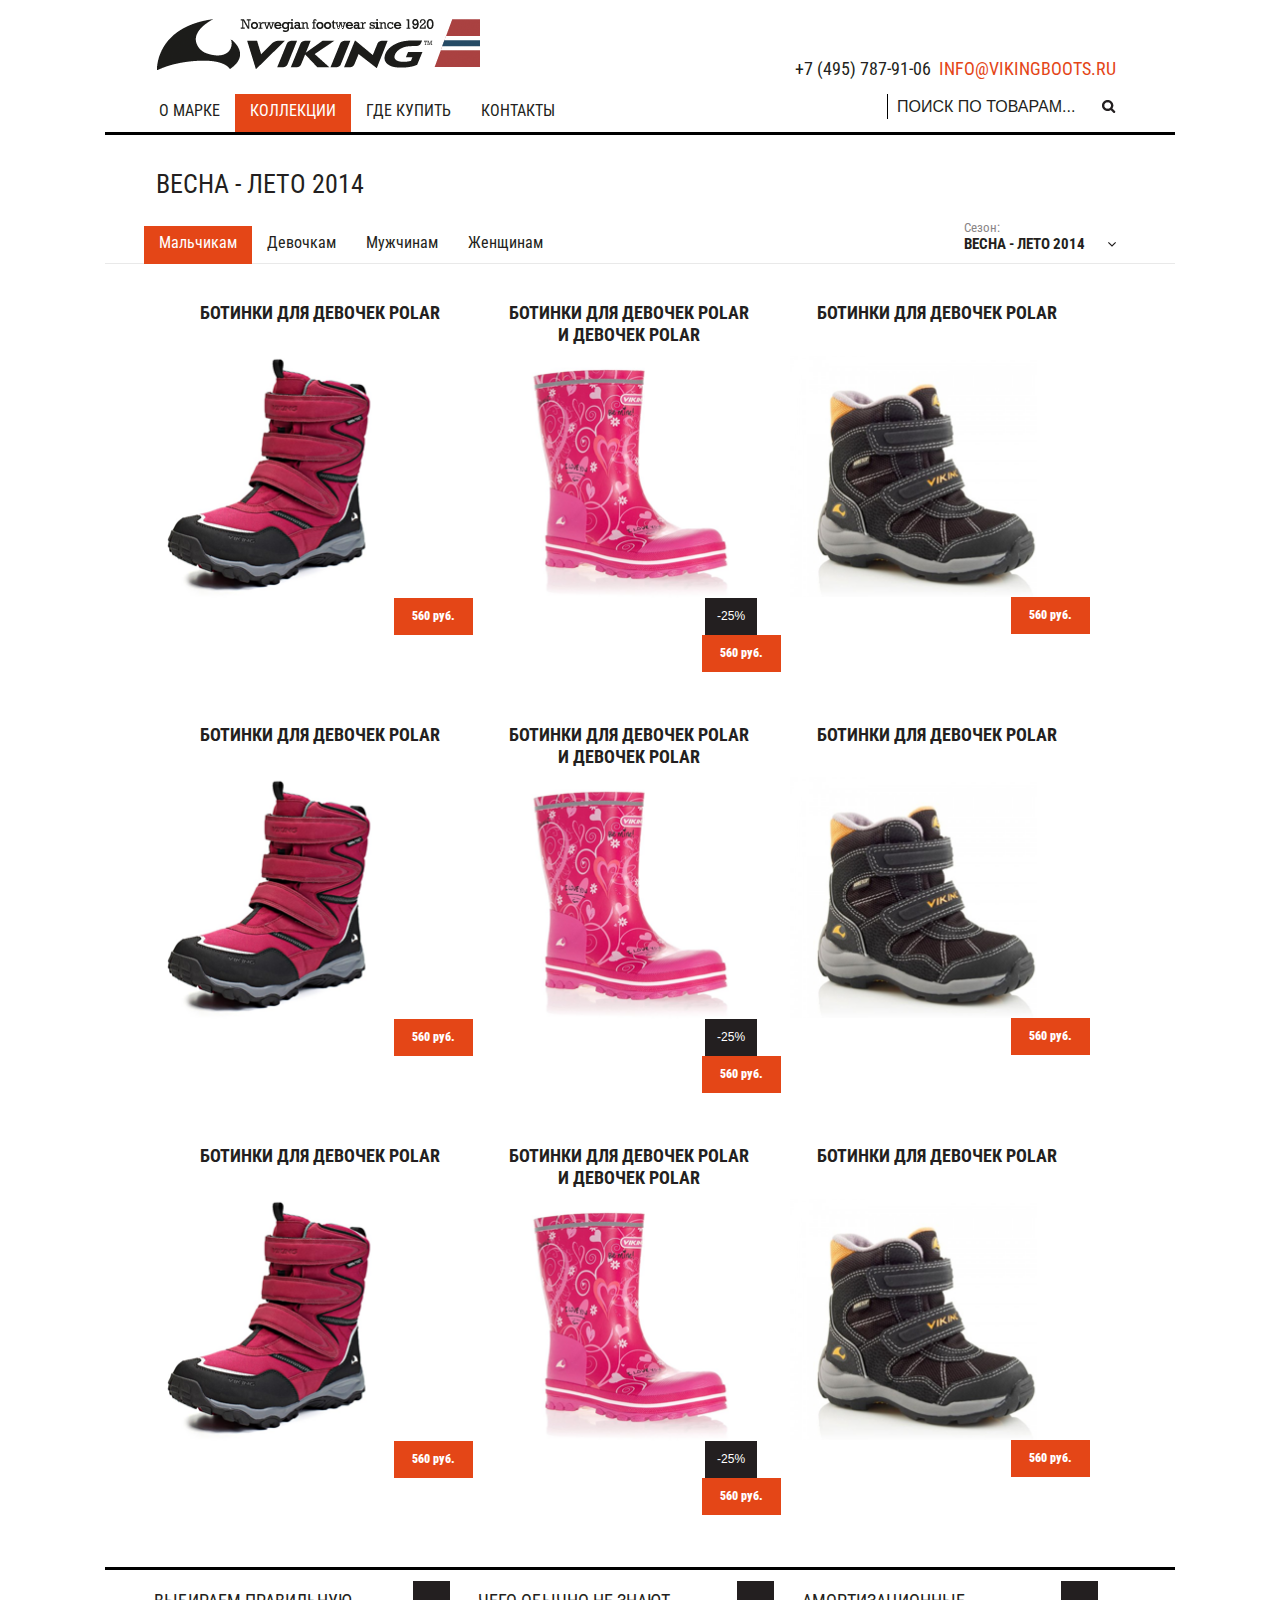
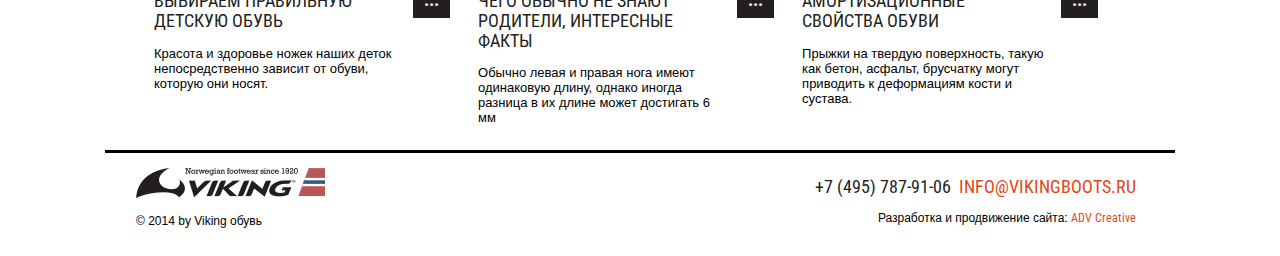
==== catalog.html @ 5f28cc23 "upd" ====
<!doctype html>
<!--[if lte IE 8]><html class="lteie8"><![endif]-->
<!--[if gt IE 8]><!--><html><!--<![endif]-->
<head>
	<meta charset="utf-8">
	<title>Template</title>
	<meta name="viewport" content="initial-scale=1"/>
	<link rel="stylesheet" media="screen" href="css/screen.css" >
	<link href='http://fonts.googleapis.com/css?family=Roboto+Condensed:400,700,900&subset=latin,cyrillic' rel='stylesheet' type='text/css'>
	<!--[if IE]><script src="js/html5shiv.js"></script><![endif]-->
	<script src="js/jquery.js"></script>
	<script src="js/cycle.js"></script>
	<script src="js/jquery.cycle2.carousel.js"></script>
	<script src="js/common.js"></script>
</head>
<body>

<!-- BEGIN  out-->
<div class="out">
	<!-- BEGIN .header -->
	<div class="header">
		<a href="#" class="header__left"></a>
		<div class="header__right">
			<span class="phone">+7 (495) 787-91-06</span>
			<a class="mail" href="mailto:info@vikingboots.ru">info@vikingboots.ru</a>
		</div>
	</div>
	<!-- END .header -->

	<!-- BEGIN .menu -->
	<ul class="menu">
		<li class="menu__input"><input type="text" placeholder="Поиск по товарам... "></li>
		<li class="menu__item"><a href="#">О марке</a></li>
		<li class="menu__item is-active"><a href="#">Коллекции</a></li>
		<li class="menu__item"><a href="#">Где купить</a></li>
		<li class="menu__item"><a href="#">контакты</a></li>
		<div class="border"></div>
	</ul>
	<!-- END .menu -->

	<!-- BEGIN .collection -->
	<div class="collection">
		<h3 class="h3">Весна - Лето 2014</h3>
	<div class="collection__col">


		<!-- BEGIN .menu -->
		<ul class="collection__menu menu">
			<li class="menu__item is-active"><a href="#">Мальчикам</a></li>
			<li class="menu__item"><a href="#">Девочкам</a></li>
			<li class="menu__item"><a href="#">Мужчинам</a></li>
			<li class="menu__item"><a href="#">Женщинам</a></li>
			<div class="border"></div>
			<!-- BEGIN .select -->
			<div class="input">
				<div class="input__title">Сезон:</div>
				<div class="input__field">
					<div class="select js-select">
						<span class="select__text js-select-text">весна - лето 2014</span>
						<input class="js-select-input" type="hidden" value="">
						<ul class="select__list js-select-list">
							<li data-id="0">весна - лето 2014</li>
							<li data-id="1">var2</li>
							<li data-id="2">var3</li>
							<li data-id="3">var4</li>
						</ul>
					</div>
				</div>
			</div>
			<!-- END .select -->
		</ul>
		<!-- END .menu -->
	</div>
		
		<!-- BEGIN .collection__row -->
		<div class="collection__row">
	    <div class="collection__item">
	    	<div class="collection__block">
		    	<h3 class="h4">Ботинки для девочек Polar</h3>
		    	<div class="collection__img"><img src="img/arr14.png" alt=""></div>
		    	<div class="price">
		    		<div class="price__value">560 руб.</div>
		    	</div>
	    	</div>
	    	<div class="collection__block">
		    	<h3 class="h4">Ботинки для девочек Polar<br>и девочек Polar</h3>
		    	<div class="collection__img"><img src="img/arr15.png" alt=""></div>
		    	<div class="price">
	    		<div class="price__discount">-25%</div>
		    		<div class="price__value">560 руб.</div>
		    	</div>
	    	</div>
	    	<div class="collection__block">
		    	<h3 class="h4">Ботинки для девочек Polar</h3>
		    	<div class="collection__img"><img src="img/arr16.png" alt=""></div>
		    	<div class="price">
		    		<div class="price__value">560 руб.</div>
		    	</div>
	    	</div>
	    </div>
	    <div class="collection__item">
	    	<div class="collection__block">
		    	<h3 class="h4">Ботинки для девочек Polar</h3>
		    	<div class="collection__img"><img src="img/arr14.png" alt=""></div>
		    	<div class="price">
		    		<div class="price__value">560 руб.</div>
		    	</div>
	    	</div>
	    	<div class="collection__block">
		    	<h3 class="h4">Ботинки для девочек Polar<br>и девочек Polar</h3>
		    	<div class="collection__img"><img src="img/arr15.png" alt=""></div>
		    	<div class="price">
	    		<div class="price__discount">-25%</div>
		    		<div class="price__value">560 руб.</div>
		    	</div>
	    	</div>
	    	<div class="collection__block">
		    	<h3 class="h4">Ботинки для девочек Polar</h3>
		    	<div class="collection__img"><img src="img/arr16.png" alt=""></div>
		    	<div class="price">
		    		<div class="price__value">560 руб.</div>
		    	</div>
	    	</div>
	    </div>
	    <div class="collection__item">
	    	<div class="collection__block">
		    	<h3 class="h4">Ботинки для девочек Polar</h3>
		    	<div class="collection__img"><img src="img/arr14.png" alt=""></div>
		    	<div class="price">
		    		<div class="price__value">560 руб.</div>
		    	</div>
	    	</div>
	    	<div class="collection__block">
		    	<h3 class="h4">Ботинки для девочек Polar<br>и девочек Polar</h3>
		    	<div class="collection__img"><img src="img/arr15.png" alt=""></div>
		    	<div class="price">
	    		<div class="price__discount">-25%</div>
		    		<div class="price__value">560 руб.</div>
		    	</div>
	    	</div>
	    	<div class="collection__block">
		    	<h3 class="h4">Ботинки для девочек Polar</h3>
		    	<div class="collection__img"><img src="img/arr16.png" alt=""></div>
		    	<div class="price">
		    		<div class="price__value">560 руб.</div>
		    	</div>
	    	</div>
	    </div>
		</div>
		<!-- END .collection__row -->

	</div>
	<!-- END .collection -->

	<!-- BEGIN .article -->
	<div class="article">
		<div class="border"></div>
		<div class="article__item">
			<h3 class="h4">Выбираем правильную <br>детскую обувь</h3>
			<p>Красота и здоровье ножек наших деток непосредственно зависит от обуви, которую они носят.</p>
			<a href="#" class="article__continue">...</a>
		</div>
		<div class="article__item">
			<h3 class="h4">Чего обычно не знают<br>родители, интересные факты</h3>
			<p>Обычно левая и правая нога имеют одинаковую длину, однако иногда разница в их длине может достигать 6 мм</p>
			<a href="#" class="article__continue">...</a>
		</div>
		<div class="article__item">
			<h3 class="h4">Амортизационные<br>свойства обуви</h3>
			<p>Прыжки на твердую поверхность, такую как бетон, асфальт, брусчатку могут приводить к деформациям кости и сустава.</p>
			<a href="#" class="article__continue">...</a>
		</div>
		<div class="article__item article__item_mod">
			<h3 class="h4">Выбираем правильную <br>детскую обувь</h3>
			<p>Красота и здоровье ножек наших деток непосредственно зависит от обуви, которую они носят.</p>
			<a href="#" class="article__continue">...</a>
		</div>
	</div>
	<!-- END .article -->
		<!-- BEGIN .footer -->
		<div class="footer">
			<div class="border"></div>
			<div class="footer__left">
				<a href="#" class="footer__logo"></a>
				<div class="footer__copyright">© 2014 by Viking обувь</div>
			</div>
			<div class="footer__right">
				<span class="phone">+7 (495) 787-91-06</span>
				<a class="mail" href="mailto:info@vikingboots.ru">info@vikingboots.ru</a>
				<div class="footer__development">Разработка и продвижение сайта: <a href="#">ADV Creative</a></div>
			</div>
		</div>
		<!-- END .footer -->
</div>
<!-- END out-->

</body>
</html>
---- css/screen.css ----
/*done by Coderiver.com.ua */
html, body, div, span, applet, object, iframe, h1, h2, h3, h4, h5, h6, p, blockquote, pre, a, abbr, acronym, address, big, cite, code, del, dfn, em, img, ins, kbd, q, s, samp, small, strike, strong, sub, sup, tt, var, b, u, i, center, dl, dt, dd, ol, ul, li, fieldset, form, label, legend, table, caption, tbody, tfoot, thead, tr, th, td, article, aside, canvas, details, embed, figure, figcaption, footer, header, hgroup, menu, nav, output, ruby, section, summary, time, mark, audio, video { margin: 0; padding: 0; border: 0; vertical-align: baseline; }

body, html { height: 100%; }

img, fieldset, a img { border: none; }

input[type="submit"], button { cursor: pointer; }
input[type="submit"]::-moz-focus-inner, button::-moz-focus-inner { padding: 0; border: 0; }

textarea { overflow: auto; }

input, button { margin: 0; padding: 0; border: 0; }

input, textarea, select, button, h1, h2, h3, h4, h5, h6, a, span, a:focus { outline: none; }

ul, ol { list-style-type: none; }

@media only screen and (min-device-width: 320px) and (max-device-width: 480px) { * { -webkit-text-size-adjust: none; } }
table { border-spacing: 0; border-collapse: collapse; width: 100%; }

body { font-size: 12px; font-family: Arial, sans-serif; line-height: 1.4; }

.out { margin: 0 auto; padding: 0 39px 0 31px; min-width: 1070px; width: 70%; min-height: 100%; -webkit-box-sizing: border-box; -moz-box-sizing: border-box; box-sizing: border-box; }

.h1 { font-size: 36px; }

.h3 { font-size: 26px; }

.h4 { font-size: 18px; }

.h1, .h3, .h4 { text-transform: uppercase; }

a, .h1, .h3, .h4, .phone, .mail, .menu__item, .cycle__top, .cycle__date, .characteristic__item, .in, .series__table { color: #231f20; font-weight: 400; font-family: "Roboto Condensed", sans-serif; }

p { font: 13px normal Arial, sans-serif; }

.border { left: -31px; right: -39px; height: 3px; background: black; }

.btn { width: 185px; height: 47px; color: white; line-height: 47px; text-align: center; text-transform: uppercase; font-size: 18px; text-decoration: none; vertical-align: middle; font-family: "Roboto Condensed", sans-serif; background: #231f20; display: inline-block; -webkit-transition: 0.2s; -moz-transition: 0.2s; -o-transition: 0.2s; transition: 0.2s; }
.btn:hover { background: #e34617; -webkit-transition: 0.2s; -moz-transition: 0.2s; -o-transition: 0.2s; transition: 0.2s; }

.breadcrumbs { width: 100%; }
.breadcrumbs .breadcrumbs__item { position: relative; padding: 0 15px; display: inline-block; }
.breadcrumbs .breadcrumbs__item a { color: #e44617; font-size: 13px; text-decoration: none; }
.breadcrumbs .breadcrumbs__item a:hover { text-decoration: underline; }
.breadcrumbs .breadcrumbs__item i { padding-right: 3px; color: #e44617; font-size: 14px; font-style: normal; }
.breadcrumbs .breadcrumbs__item:before { position: absolute; content: ""; top: 50%; left: -2.5px; margin-top: -4px; background: url('../img/icons-s545f2d0f0f.png') 0 -171px no-repeat; width: 5px; height: 8px; }
.breadcrumbs .breadcrumbs__item:first-child { padding-left: 0; }
.breadcrumbs .breadcrumbs__item:first-child:before { content: none; }
.breadcrumbs .breadcrumbs__item:last-child { padding-right: 0; }
.breadcrumbs .breadcrumbs__item_right { float: right; text-align: right; }
.breadcrumbs .breadcrumbs__item_right:before { display: none; }

.footer { position: relative; height: 106px; }
.footer .border { position: absolute; top: 0; }

.footer__left { float: left; }

.footer__logo { margin-top: 18px; text-decoration: none; display: inline-block; background: url('../img/icons-s545f2d0f0f.png') 0 -84px no-repeat; width: 189px; height: 30px; }

.footer__right { float: right; margin-top: 28px; line-height: 1; text-align: right; }

.footer__copyright { margin-top: 10px; }

.footer__development { margin-top: 16px; line-height: 1; }
.footer__development a { text-decoration: none; color: #e44617; }
.footer__development a:hover { text-decoration: underline; }

@media (min-width: 1760px) { .article { padding-right: 20px !important; padding-left: 37px !important; }
  .article__item { padding-right: 56px !important; width: 25% !important; }
  .article__item_mod { display: inline-block !important; }
  .article__continue { right: 20px !important; } }
.l { width: 100%; *zoom: 1; }
.l:after { content: " "; display: table; clear: both; }
.l .l-col1 { float: left; width: 50%; }
.l .l-col2 { float: right; width: 50%; }

.header { height: 94px; }

.header__left { float: left; margin-top: 10px; background: url('../img/icons-s545f2d0f0f.png') 0 0 no-repeat; width: 370px; height: 74px; }

.header__right { float: right; margin-top: 56px; }

.phone, .mail { font-size: 18px; }

.phone { padding-right: 5px; }

.mail { color: #e44617; text-decoration: none; text-transform: uppercase; }
.mail:hover { text-decoration: underline; }

.header__right, .menu { padding: 0 20px 0 8px; -webkit-box-sizing: border-box; -moz-box-sizing: border-box; box-sizing: border-box; }

.menu { position: relative; width: 100%; font-size: 0; }
.menu .border { position: absolute; bottom: -3px; }
.menu .menu__item { padding: 0 15px; height: 38px; font-size: 16px; display: inline-block; }
.menu .menu__item a { color: #231f20; line-height: 34px; text-decoration: none; text-transform: uppercase; -webkit-transition: 0.2s; -moz-transition: 0.2s; -o-transition: 0.2s; transition: 0.2s; }
.menu .menu__item.is-active { background: #e44617; }
.menu .menu__item.is-active a { color: white; }
.menu .menu__item:hover { background: #e44617; -webkit-transition: 0.2s; -moz-transition: 0.2s; -o-transition: 0.2s; transition: 0.2s; }
.menu .menu__item:hover a { color: white; }
.menu .menu__input { position: relative; float: right; padding-right: 23px; width: 205px; }
.menu .menu__input input { padding: 0 9px; width: 100%; height: 25px; line-height: 24px; font-size: 16px; }
.menu .menu__input input:-moz-placeholder, .menu .menu__input input::-moz-placeholder { color: #231f20; opacity: 1; }
.menu .menu__input input::-webkit-input-placeholder { color: #231f20; }
.menu .menu__input input:-ms-input-placeholder { text-transform: uppercase; }
.menu .menu__input input:-moz-placeholder { text-transform: uppercase; }
.menu .menu__input input::-moz-placeholder { text-transform: uppercase; }
.menu .menu__input input::-webkit-input-placeholder { text-transform: uppercase; }
.menu .menu__input input::placeholder { text-transform: uppercase; }
.menu .menu__input input:focus:-ms-input-placeholder { font-size: 0; }
.menu .menu__input input:focus:-moz-placeholder { font-size: 0; }
.menu .menu__input input:focus::-moz-placeholder { font-size: 0; }
.menu .menu__input input:focus::-webkit-input-placeholder { font-size: 0; }
.menu .menu__input input:focus::placeholder { font-size: 0; }
.menu .menu__input:before { position: absolute; content: ""; top: 0; left: -1px; height: 25px; width: 1px; background: black; }
.menu .menu__input:after { position: absolute; content: ""; top: 5px; right: 0; background: url('../img/icons-s545f2d0f0f.png') 0 -124px no-repeat; width: 15px; height: 15px; }

.cycle { position: relative; margin-top: 3px; overflow: hidden; }
.cycle .cycle__field { position: absolute; top: 0; left: 57px; bottom: 0; width: 333px; }
.cycle .cycle__top { padding: 60px 15px 85px 24px; text-transform: uppercase; }
.cycle .cycle__top .cycle__text { font-size: 18px; }
.cycle .cycle__top .h1 { padding-bottom: 10px; line-height: 1; }
.cycle .cycle__bot { position: absolute; bottom: 0; padding: 25px 25px 0; background: rgba(225, 225, 225, 0.6); -webkit-box-sizing: border-box; -moz-box-sizing: border-box; box-sizing: border-box; }
.cycle .cycle__col { position: relative; padding-bottom: 29px; }
.cycle .cycle__col .h4 { position: relative; margin-bottom: 18px; padding: 0 0 5px 2px; line-height: 1; text-decoration: none; display: block; }
.cycle .cycle__col .h4:before { position: absolute; content: ""; left: 0; bottom: 0; right: 0; height: 2px; background: #231f20; }
.cycle .cycle__col .cycle__date { position: absolute; left: -87px; top: 18px; padding: 0 12px 0 14px; height: 36px; color: white; line-height: 36px; font-size: 14px; background: #231f20; -moz-transform: rotate(270deg); -o-transform: rotate(270deg); -webkit-transform: rotate(270deg); -ms-transform: rotate(270deg); transform: rotate(270deg); filter: progid:DXImageTransform.Microsoft.Matrix(M11=$m11, M12=$m12,M21=$m21, M22=$m22, sizingMethod='auto expand'); zoom: 1; }

.cycle__nav { position: absolute; bottom: 33px; width: 37px; height: 37px; background: #231f20; z-index: 10000; -webkit-transition: 0.2s; -moz-transition: 0.2s; -o-transition: 0.2s; transition: 0.2s; }
.cycle__nav i { position: absolute; top: 50%; left: 14px; margin-top: -10px; background: url('../img/icons-s545f2d0f0f.png') 0 -272px no-repeat; width: 12px; height: 20px; }
.cycle__nav:hover { background: #e44617; -webkit-transition: 0.2s; -moz-transition: 0.2s; -o-transition: 0.2s; transition: 0.2s; }

.cycle__nav_prev { right: 87px; }
.cycle__nav_prev i { left: 10px; -moz-transform: rotate(180deg); -o-transform: rotate(180deg); -webkit-transform: rotate(180deg); -ms-transform: rotate(180deg); transform: rotate(180deg); filter: progid:DXImageTransform.Microsoft.Matrix(M11=$m11, M12=$m12,M21=$m21, M22=$m22, sizingMethod='auto expand'); zoom: 1; }

.cycle__nav_next { right: 37px; }
.cycle__nav_next span { right: 0; }

.cycle__item { position: relative; width: 100%; height: 100%; overflow: hidden; }
.cycle__item img { width: 100%; display: block; }

.previews { position: relative; margin-left: -18px; padding: 14px 0 50px; font-size: 0; }
.previews .border { position: absolute; top: 0; left: -13px; }

.previews__item { position: relative; margin-right: 2%; width: 32%; overflow: hidden; display: inline-block; background-size: cover !important; }
.previews__item img { width: 100%; }
.previews__item:hover .previews__col { bottom: 0; -webkit-transition: 0.4s; -moz-transition: 0.4s; -o-transition: 0.4s; transition: 0.4s; }

.previews__item_right { float: right; margin-right: 0; }

.previews__col { position: absolute; bottom: -143px; height: 190px; width: 100%; background: rgba(255, 255, 255, 0.7); -webkit-transition: 0.4s; -moz-transition: 0.4s; -o-transition: 0.4s; transition: 0.4s; }
.previews__col .h4 { height: 47px; width: 100%; line-height: 47px; color: white; text-align: center; background: #231f20; }
.previews__col .previews__text { padding: 10px 20px 0; }
.previews__col .btn { position: absolute; left: 50%; bottom: 0; margin-left: -92.5px; }
.previews__col .btn i { padding-left: 8px; font-style: normal; font-size: 30px; line-height: 1; vertical-align: text-bottom; }

.popular-items { position: relative; }
.popular-items .h3 { margin-left: 20px; padding: 0 10px; display: inline-block; background: white; }
.popular-items .border { position: absolute; top: 26px; z-index: -1; }
.popular-items .carousel { padding: 38px 37px 32px; position: relative; overflow: hidden; }
.popular-items .carousel .cycle-carousel-wrap, .popular-items .carousel .cycle-slideshow { width: 100% !important; }
.popular-items .carousel .cycle__nav { top: 120px; width: 36px; height: 90px; }
.popular-items .carousel .cycle__nav_prev { left: 0; }
.popular-items .carousel .cycle__nav_next { right: 0; }
.popular-items .cycle-sentinel { margin: 0; }
.popular-items .price { position: absolute; bottom: 0; right: 0; }

.collection__item { height: 350px; width: 100%; vertical-align: top; text-align: center; }
.collection__item .h4 { height: 40px; line-height: 1.2; font-weight: 700; vertical-align: top; }

.collection__block { position: relative; width: 33%; vertical-align: top; display: inline-block; }

.collection__img { height: 310px; width: 100%; }
.collection__img img { float: right; padding-right: 40px; }

.popular-items_mod { padding-bottom: 37px; }
.popular-items_mod .in { position: absolute; bottom: 0; left: 50%; margin-left: -106px; font-size: 18px; border: none; }
.popular-items_mod .in i { padding-left: 5px; color: white; font-style: normal; font-size: 25px; line-height: 1; }
.popular-items_mod .border { top: 100%; }

.price { width: 154px; }

.price__value { float: right; padding: 0 18px; height: 37px; font-family: "Roboto Condensed", sans-serif; font-weight: 900; text-align: center; line-height: 37px; color: white; z-index: 20000; background: #e44617; display: inline-block; }

.price__discount { float: right; margin-right: 24px; padding: 0 12px; height: 37px; line-height: 37px; text-align: center; color: white; background: #231f20; display: inline-block; }

.article { position: relative; padding: 14px 0 25px 18px; width: 100%; font-size: 0; -webkit-box-sizing: border-box; -moz-box-sizing: border-box; box-sizing: border-box; }
.article .border { position: absolute; top: 0; }

.article__item { position: relative; padding-right: 74px; width: 33%; vertical-align: top; display: inline-block; -webkit-box-sizing: border-box; -moz-box-sizing: border-box; box-sizing: border-box; }
.article__item .h4 { padding: 10px 0 15px; line-height: 1.1; }

.article__item_mod { display: none; }

.article__continue { position: absolute; top: 0; right: 28px; height: 37px; width: 37px; line-height: 37px; color: white; text-align: center; text-decoration: none; font-weight: bold; font-size: 18px; background: #231f20; display: inline-block; -webkit-transition: 0.2s; -moz-transition: 0.2s; -o-transition: 0.2s; transition: 0.2s; }
.article__continue:hover { background: #e44617; -webkit-transition: 0.2s; -moz-transition: 0.2s; -o-transition: 0.2s; transition: 0.2s; }

.l-col { margin: 18px 0; }
.l-col .l-col2 { padding: 0 20px; -webkit-box-sizing: border-box; -moz-box-sizing: border-box; box-sizing: border-box; }

.photo { margin-top: -18px; }

.photo__top { width: 100%; }
.photo__top img { min-height: 465px; width: 100%; }

.photo__row { font-size: 0; }

.photo__item { margin-right: 2%; width: 32%; border: 1px solid #e9e9e9; display: inline-block; -webkit-box-sizing: border-box; -moz-box-sizing: border-box; box-sizing: border-box; }
.photo__item img { width: 100%; min-height: 141px; }

.photo__item_right { margin-right: 0; }

.characteristic__top { position: relative; margin: 34px 0 16px; width: 100%; }
.characteristic__top .h3 { display: inline-block; line-height: 37px; }
.characteristic__top .price { position: absolute; top: 0; right: 0; }
.characteristic__top .price .price__value { width: 179px; font-size: 26px; font-weight: 400; text-align: left; -webkit-box-sizing: border-box; -moz-box-sizing: border-box; box-sizing: border-box; }

.characteristic__row { border-top: 1px solid #e9e9e9; padding: 15px 0; }

.characteristic__left { width: 100%; }
.characteristic__left .h4 { margin-bottom: 16px; }

.characteristic__item { margin-bottom: 12px; line-height: 1.2; color: #898586; }

.characteristic__article { font-size: 12px; }

.characteristic__mark { font-size: 16px; text-transform: uppercase; }

.characteristic__right { float: right; width: 179px; }
.characteristic__right .in { margin-bottom: 20px; }
.characteristic__right .h4 { line-height: 1; }

.in { padding: 10px 15px; font-size: 16px; line-height: 1.2; text-transform: uppercase; border-bottom: 3px solid #e44617; background: #231f20; }
.in a { color: white; text-decoration: none; }
.in a:hover { text-decoration: underline; }

.series__table { margin-top: 16px; width: 100%; font-size: 0; }
.series__table td { margin: 0 10px 7px 0; width: 37px; height: 37px; color: white; text-align: center; line-height: 37px; font-size: 16px; cursor: pointer; background: #231f20; display: inline-block; -webkit-transition: 0.2s; -moz-transition: 0.2s; -o-transition: 0.2s; transition: 0.2s; }
.series__table td:last-child { margin-right: 0; }
.series__table td:hover { background: #e44617; -webkit-transition: 0.2s; -moz-transition: 0.2s; -o-transition: 0.2s; transition: 0.2s; }

.description p { margin-top: 8px; color: #231f20; }

.clause { position: relative; padding-top: 40px; }
.clause .border { position: absolute; }
.clause .h3 { margin-bottom: 30px; line-height: 1; }
.clause .h4 { margin-bottom: 12px; line-height: 1; }

.clause__row { padding: 0 0 20px 20px; }

.clause__col { margin-bottom: 14px; font-size: 0; }

.clause__img { margin-right: 2%; width: 32%; display: inline-block; }
.clause__img img { width: 100%; display: block; }

.clause__img_right { margin-right: 0; }

.collection .h3 { padding: 34px 0 24px 20px; }

.collection__row { padding: 38px 45px 0 30px; -webkit-box-sizing: border-box; -moz-box-sizing: border-box; box-sizing: border-box; }
.collection__row .collection__item { margin-bottom: 52px; height: auto; }
.collection__row .collection__img { height: auto; }
.collection__row .collection__img img { padding-right: 0; width: 100%; }
.collection__row .price { float: right; }

.collection__menu .menu__item a { text-transform: none; }
.collection__menu .border { bottom: 0; height: 1px; z-index: -1; background: #e9e9e9; }
.collection__menu .input { float: right; }

.input { width: 152px; margin-top: -5px; vertical-align: middle; font-family: "Roboto Condensed", sans-serif; color: #231f20; display: inline-block; }

.input__title { font-size: 13px; line-height: 1; color: #898586; }

.select { position: relative; font-size: 15px; cursor: pointer; font-weight: bold; }

.is-active .select__list { display: block; }

.select__text { position: relative; padding-right: 24px; height: 20px; line-height: 20px; text-transform: uppercase; display: block; }
.select__text:before { position: absolute; content: ""; top: 50%; right: 0; margin-top: -2.5px; background: url('../img/icons-s545f2d0f0f.png') 0 -189px no-repeat; width: 8px; height: 5px; }

.select__list { position: absolute; top: 19px; left: 0; right: 0; font-weight: normal; text-transform: uppercase; z-index: 100; display: none; background: white; }
.select__list li:hover { background: #e44617; -webkit-transition: 0.2s; -moz-transition: 0.2s; -o-transition: 0.2s; transition: 0.2s; }
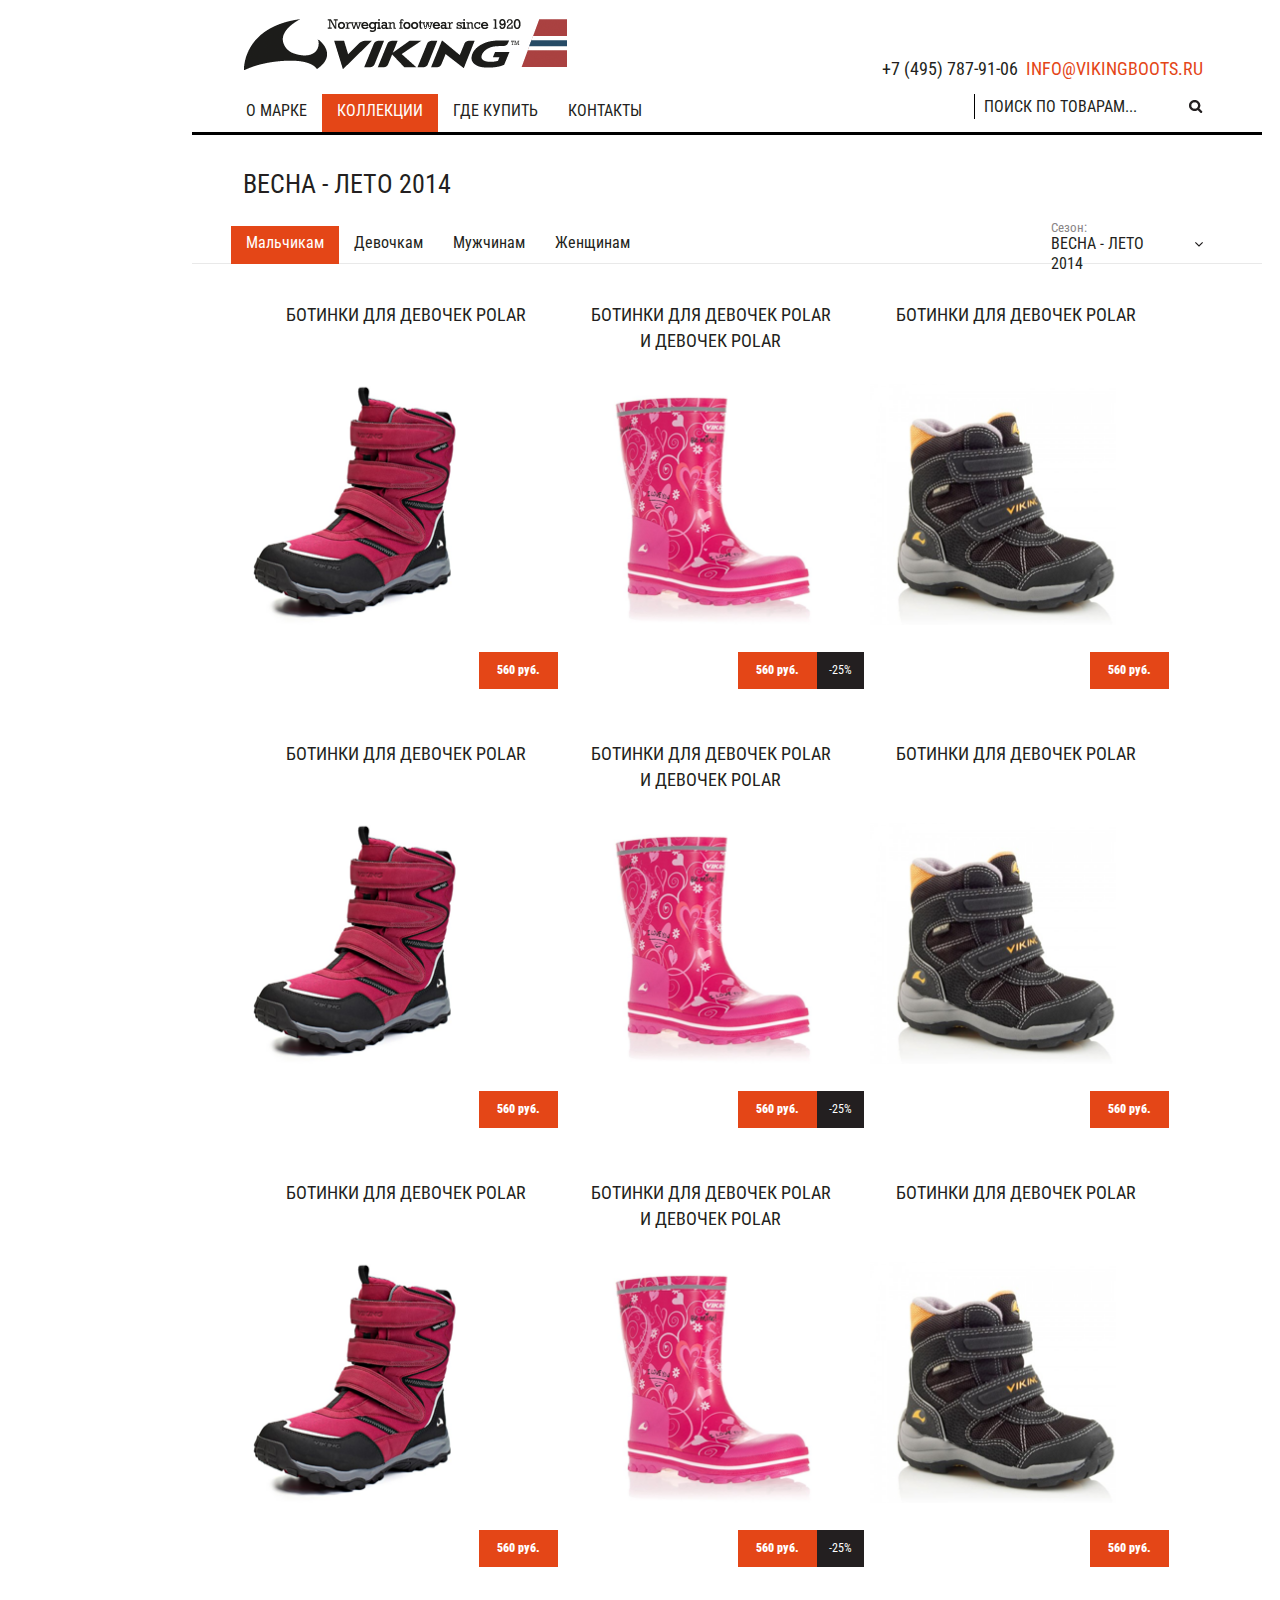
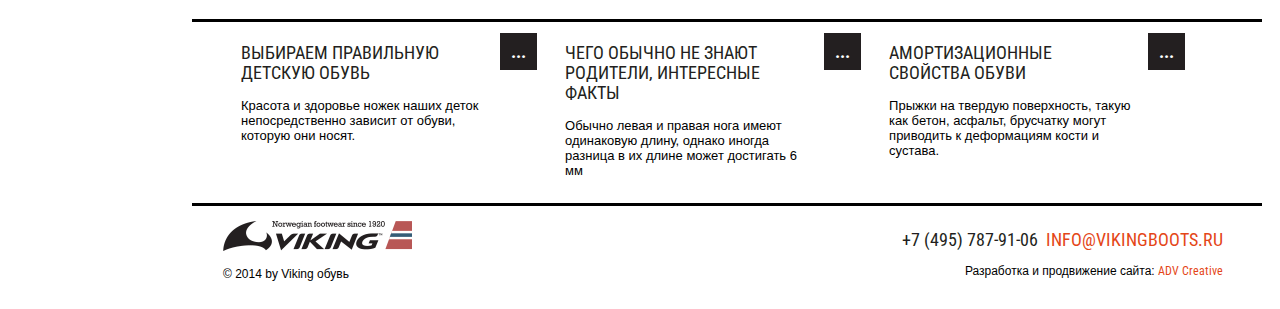
==== commit 66b78c47: "upd" ====
--- a/catalog.html
+++ b/catalog.html
@@ -75,76 +75,76 @@
 		<!-- BEGIN .collection__row -->
 		<div class="collection__row">
 	    <div class="collection__item">
-	    	<div class="collection__block">
+	    	<a href="#" class="collection__block">
 		    	<h3 class="h4">Ботинки для девочек Polar</h3>
 		    	<div class="collection__img"><img src="img/arr14.png" alt=""></div>
 		    	<div class="price">
 		    		<div class="price__value">560 руб.</div>
 		    	</div>
-	    	</div>
-	    	<div class="collection__block">
+	    	</a>
+	    	<a href="#" class="collection__block">
 		    	<h3 class="h4">Ботинки для девочек Polar<br>и девочек Polar</h3>
 		    	<div class="collection__img"><img src="img/arr15.png" alt=""></div>
 		    	<div class="price">
 	    		<div class="price__discount">-25%</div>
 		    		<div class="price__value">560 руб.</div>
 		    	</div>
-	    	</div>
-	    	<div class="collection__block">
+	    	</a>
+	    	<a href="#" class="collection__block">
 		    	<h3 class="h4">Ботинки для девочек Polar</h3>
 		    	<div class="collection__img"><img src="img/arr16.png" alt=""></div>
 		    	<div class="price">
 		    		<div class="price__value">560 руб.</div>
 		    	</div>
-	    	</div>
+	    	</a>
 	    </div>
 	    <div class="collection__item">
-	    	<div class="collection__block">
+	    	<a href="#" class="collection__block">
 		    	<h3 class="h4">Ботинки для девочек Polar</h3>
 		    	<div class="collection__img"><img src="img/arr14.png" alt=""></div>
 		    	<div class="price">
 		    		<div class="price__value">560 руб.</div>
 		    	</div>
-	    	</div>
-	    	<div class="collection__block">
+	    	</a>
+	    	<a href="#" class="collection__block">
+		    	<h3 class="h4">Ботинки для девочек Polar<br>и девочек Polar</h3>
+		    	<div class="collection__img"><img src="img/arr15.png" alt=""></div>
+		    	<div class="price">
+	    			<div class="price__discount">-25%</div>
+		    		<div class="price__value">560 руб.</div>
+		    	</div>
+	    	</a>
+	    	<a href="#" class="collection__block">
+		    	<h3 class="h4">Ботинки для девочек Polar</h3>
+		    	<div class="collection__img"><img src="img/arr16.png" alt=""></div>
+		    	<div class="price">
+		    		<div class="price__value">560 руб.</div>
+		    	</div>
+	    	</a>
+	    </div>
+	    <div class="collection__item">
+	    	<a href="#" class="collection__block">
+		    	<h3 class="h4">Ботинки для девочек Polar</h3>
+		    	<div class="collection__img"><img src="img/arr14.png" alt=""></div>
+		    	<div class="price">
+		    		<div class="price__value">560 руб.</div>
+		    	</div>
+	    	</a>
+	    	<a href="#" class="collection__block">
 		    	<h3 class="h4">Ботинки для девочек Polar<br>и девочек Polar</h3>
 		    	<div class="collection__img"><img src="img/arr15.png" alt=""></div>
 		    	<div class="price">
 	    		<div class="price__discount">-25%</div>
 		    		<div class="price__value">560 руб.</div>
 		    	</div>
-	    	</div>
-	    	<div class="collection__block">
+	    	</a>
+	    	<a href="#" class="collection__block">
 		    	<h3 class="h4">Ботинки для девочек Polar</h3>
 		    	<div class="collection__img"><img src="img/arr16.png" alt=""></div>
 		    	<div class="price">
 		    		<div class="price__value">560 руб.</div>
 		    	</div>
-	    	</div>
-	    </div>
-	    <div class="collection__item">
-	    	<div class="collection__block">
-		    	<h3 class="h4">Ботинки для девочек Polar</h3>
-		    	<div class="collection__img"><img src="img/arr14.png" alt=""></div>
-		    	<div class="price">
-		    		<div class="price__value">560 руб.</div>
-		    	</div>
-	    	</div>
-	    	<div class="collection__block">
-		    	<h3 class="h4">Ботинки для девочек Polar<br>и девочек Polar</h3>
-		    	<div class="collection__img"><img src="img/arr15.png" alt=""></div>
-		    	<div class="price">
-	    		<div class="price__discount">-25%</div>
-		    		<div class="price__value">560 руб.</div>
-		    	</div>
-	    	</div>
-	    	<div class="collection__block">
-		    	<h3 class="h4">Ботинки для девочек Polar</h3>
-		    	<div class="collection__img"><img src="img/arr16.png" alt=""></div>
-		    	<div class="price">
-		    		<div class="price__value">560 руб.</div>
-		    	</div>
-	    	</div>
+	    	</a>
 	    </div>
 		</div>
 		<!-- END .collection__row -->
--- a/css/screen.css
+++ b/css/screen.css
@@ -21,7 +21,7 @@
 
 body { font-size: 12px; font-family: Arial, sans-serif; line-height: 1.4; }
 
-.out { margin: 0 auto; padding: 0 39px 0 31px; min-width: 1070px; width: 70%; min-height: 100%; -webkit-box-sizing: border-box; -moz-box-sizing: border-box; box-sizing: border-box; }
+.out { margin: 0 15%; padding: 0 39px 0 31px; min-width: 1070px; min-height: 100%; -webkit-box-sizing: border-box; -moz-box-sizing: border-box; box-sizing: border-box; }
 
 .h1 { font-size: 36px; }
 
@@ -34,18 +34,35 @@
 a, .h1, .h3, .h4, .phone, .mail, .menu__item, .cycle__top, .cycle__date, .characteristic__item, .in, .series__table { color: #231f20; font-weight: 400; font-family: "Roboto Condensed", sans-serif; }
 
 p { font: 13px normal Arial, sans-serif; }
+
+input, textarea { border: 1px solid #231f20; -webkit-box-sizing: border-box; -moz-box-sizing: border-box; box-sizing: border-box; }
+input:-moz-placeholder, input::-moz-placeholder, textarea:-moz-placeholder, textarea::-moz-placeholder { color: #231f20; opacity: 1; }
+input::-webkit-input-placeholder, textarea::-webkit-input-placeholder { color: #231f20; }
+input:-ms-input-placeholder, textarea:-ms-input-placeholder { font-weight: 400; font-family: "Roboto Condensed", sans-serif; font-size: 16px; text-transform: uppercase; }
+input:-moz-placeholder, textarea:-moz-placeholder { font-weight: 400; font-family: "Roboto Condensed", sans-serif; font-size: 16px; text-transform: uppercase; }
+input::-moz-placeholder, textarea::-moz-placeholder { font-weight: 400; font-family: "Roboto Condensed", sans-serif; font-size: 16px; text-transform: uppercase; }
+input::-webkit-input-placeholder, textarea::-webkit-input-placeholder { font-weight: 400; font-family: "Roboto Condensed", sans-serif; font-size: 16px; text-transform: uppercase; }
+input::placeholder, textarea::placeholder { font-weight: 400; font-family: "Roboto Condensed", sans-serif; font-size: 16px; text-transform: uppercase; }
+input:focus:-ms-input-placeholder, textarea:focus:-ms-input-placeholder { font-size: 0; }
+input:focus:-moz-placeholder, textarea:focus:-moz-placeholder { font-size: 0; }
+input:focus::-moz-placeholder, textarea:focus::-moz-placeholder { font-size: 0; }
+input:focus::-webkit-input-placeholder, textarea:focus::-webkit-input-placeholder { font-size: 0; }
+input:focus::placeholder, textarea:focus::placeholder { font-size: 0; }
 
 .border { left: -31px; right: -39px; height: 3px; background: black; }
 
 .btn { width: 185px; height: 47px; color: white; line-height: 47px; text-align: center; text-transform: uppercase; font-size: 18px; text-decoration: none; vertical-align: middle; font-family: "Roboto Condensed", sans-serif; background: #231f20; display: inline-block; -webkit-transition: 0.2s; -moz-transition: 0.2s; -o-transition: 0.2s; transition: 0.2s; }
 .btn:hover { background: #e34617; -webkit-transition: 0.2s; -moz-transition: 0.2s; -o-transition: 0.2s; transition: 0.2s; }
+.btn:active { -webkit-box-shadow: inset 0 0 3px #6a210b; -moz-box-shadow: inset 0 0 3px #6a210b; box-shadow: inset 0 0 3px #6a210b; }
+
+.btn_red { background: #e34617; }
 
 .breadcrumbs { width: 100%; }
 .breadcrumbs .breadcrumbs__item { position: relative; padding: 0 15px; display: inline-block; }
 .breadcrumbs .breadcrumbs__item a { color: #e44617; font-size: 13px; text-decoration: none; }
 .breadcrumbs .breadcrumbs__item a:hover { text-decoration: underline; }
 .breadcrumbs .breadcrumbs__item i { padding-right: 3px; color: #e44617; font-size: 14px; font-style: normal; }
-.breadcrumbs .breadcrumbs__item:before { position: absolute; content: ""; top: 50%; left: -2.5px; margin-top: -4px; background: url('../img/icons-s545f2d0f0f.png') 0 -171px no-repeat; width: 5px; height: 8px; }
+.breadcrumbs .breadcrumbs__item:before { position: absolute; content: ""; top: 50%; left: -2.5px; margin-top: -4px; background: url('../img/icons-sdbfd9c4c3a.png') 0 -171px no-repeat; width: 5px; height: 8px; }
 .breadcrumbs .breadcrumbs__item:first-child { padding-left: 0; }
 .breadcrumbs .breadcrumbs__item:first-child:before { content: none; }
 .breadcrumbs .breadcrumbs__item:last-child { padding-right: 0; }
@@ -57,7 +74,7 @@
 
 .footer__left { float: left; }
 
-.footer__logo { margin-top: 18px; text-decoration: none; display: inline-block; background: url('../img/icons-s545f2d0f0f.png') 0 -84px no-repeat; width: 189px; height: 30px; }
+.footer__logo { margin-top: 18px; text-decoration: none; display: inline-block; background: url('../img/icons-sdbfd9c4c3a.png') 0 -84px no-repeat; width: 189px; height: 30px; }
 
 .footer__right { float: right; margin-top: 28px; line-height: 1; text-align: right; }
 
@@ -66,6 +83,9 @@
 .footer__development { margin-top: 16px; line-height: 1; }
 .footer__development a { text-decoration: none; color: #e44617; }
 .footer__development a:hover { text-decoration: underline; }
+
+.footer_mod .border { left: 0; right: 0; }
+.footer_mod .footer__wraper { margin: 0 auto; padding: 0 15px 0 20px; width: 1000px; -webkit-box-sizing: border-box; -moz-box-sizing: border-box; box-sizing: border-box; }
 
 @media (min-width: 1760px) { .article { padding-right: 20px !important; padding-left: 37px !important; }
   .article__item { padding-right: 56px !important; width: 25% !important; }
@@ -78,7 +98,7 @@
 
 .header { height: 94px; }
 
-.header__left { float: left; margin-top: 10px; background: url('../img/icons-s545f2d0f0f.png') 0 0 no-repeat; width: 370px; height: 74px; }
+.header__left { float: left; margin-top: 10px; background: url('../img/icons-sdbfd9c4c3a.png') 0 0 no-repeat; width: 370px; height: 74px; }
 
 .header__right { float: right; margin-top: 56px; }
 
@@ -100,21 +120,9 @@
 .menu .menu__item:hover { background: #e44617; -webkit-transition: 0.2s; -moz-transition: 0.2s; -o-transition: 0.2s; transition: 0.2s; }
 .menu .menu__item:hover a { color: white; }
 .menu .menu__input { position: relative; float: right; padding-right: 23px; width: 205px; }
-.menu .menu__input input { padding: 0 9px; width: 100%; height: 25px; line-height: 24px; font-size: 16px; }
-.menu .menu__input input:-moz-placeholder, .menu .menu__input input::-moz-placeholder { color: #231f20; opacity: 1; }
-.menu .menu__input input::-webkit-input-placeholder { color: #231f20; }
-.menu .menu__input input:-ms-input-placeholder { text-transform: uppercase; }
-.menu .menu__input input:-moz-placeholder { text-transform: uppercase; }
-.menu .menu__input input::-moz-placeholder { text-transform: uppercase; }
-.menu .menu__input input::-webkit-input-placeholder { text-transform: uppercase; }
-.menu .menu__input input::placeholder { text-transform: uppercase; }
-.menu .menu__input input:focus:-ms-input-placeholder { font-size: 0; }
-.menu .menu__input input:focus:-moz-placeholder { font-size: 0; }
-.menu .menu__input input:focus::-moz-placeholder { font-size: 0; }
-.menu .menu__input input:focus::-webkit-input-placeholder { font-size: 0; }
-.menu .menu__input input:focus::placeholder { font-size: 0; }
+.menu .menu__input input { padding: 0 9px; width: 100%; height: 25px; line-height: 24px; font-size: 16px; border: none; }
 .menu .menu__input:before { position: absolute; content: ""; top: 0; left: -1px; height: 25px; width: 1px; background: black; }
-.menu .menu__input:after { position: absolute; content: ""; top: 5px; right: 0; background: url('../img/icons-s545f2d0f0f.png') 0 -124px no-repeat; width: 15px; height: 15px; }
+.menu .menu__input:after { position: absolute; content: ""; top: 5px; right: 0; background: url('../img/icons-sdbfd9c4c3a.png') 0 -124px no-repeat; width: 15px; height: 15px; }
 
 .cycle { position: relative; margin-top: 3px; overflow: hidden; }
 .cycle .cycle__field { position: absolute; top: 0; left: 57px; bottom: 0; width: 333px; }
@@ -127,18 +135,27 @@
 .cycle .cycle__col .h4:before { position: absolute; content: ""; left: 0; bottom: 0; right: 0; height: 2px; background: #231f20; }
 .cycle .cycle__col .cycle__date { position: absolute; left: -87px; top: 18px; padding: 0 12px 0 14px; height: 36px; color: white; line-height: 36px; font-size: 14px; background: #231f20; -moz-transform: rotate(270deg); -o-transform: rotate(270deg); -webkit-transform: rotate(270deg); -ms-transform: rotate(270deg); transform: rotate(270deg); filter: progid:DXImageTransform.Microsoft.Matrix(M11=$m11, M12=$m12,M21=$m21, M22=$m22, sizingMethod='auto expand'); zoom: 1; }
 
-.cycle__nav { position: absolute; bottom: 33px; width: 37px; height: 37px; background: #231f20; z-index: 10000; -webkit-transition: 0.2s; -moz-transition: 0.2s; -o-transition: 0.2s; transition: 0.2s; }
-.cycle__nav i { position: absolute; top: 50%; left: 14px; margin-top: -10px; background: url('../img/icons-s545f2d0f0f.png') 0 -272px no-repeat; width: 12px; height: 20px; }
-.cycle__nav:hover { background: #e44617; -webkit-transition: 0.2s; -moz-transition: 0.2s; -o-transition: 0.2s; transition: 0.2s; }
-
-.cycle__nav_prev { right: 87px; }
-.cycle__nav_prev i { left: 10px; -moz-transform: rotate(180deg); -o-transform: rotate(180deg); -webkit-transform: rotate(180deg); -ms-transform: rotate(180deg); transform: rotate(180deg); filter: progid:DXImageTransform.Microsoft.Matrix(M11=$m11, M12=$m12,M21=$m21, M22=$m22, sizingMethod='auto expand'); zoom: 1; }
+.cycle__nav, .collection__prev, .collection__next { position: absolute; bottom: 33px; width: 37px; height: 37px; background: #231f20; z-index: 10000; -webkit-transition: 0.2s; -moz-transition: 0.2s; -o-transition: 0.2s; transition: 0.2s; }
+.cycle__nav i, .collection__prev i, .collection__next i { position: absolute; top: 50%; left: 14px; margin-top: -10px; background: url('../img/icons-sdbfd9c4c3a.png') 0 -272px no-repeat; width: 12px; height: 20px; }
+.cycle__nav:hover, .collection__prev:hover, .collection__next:hover { background: #e44617; -webkit-transition: 0.2s; -moz-transition: 0.2s; -o-transition: 0.2s; transition: 0.2s; }
+
+.cycle__nav_prev, .collection__prev { right: 87px; }
+.cycle__nav_prev i, .collection__prev i { left: 10px; -moz-transform: rotate(180deg); -o-transform: rotate(180deg); -webkit-transform: rotate(180deg); -ms-transform: rotate(180deg); transform: rotate(180deg); filter: progid:DXImageTransform.Microsoft.Matrix(M11=$m11, M12=$m12,M21=$m21, M22=$m22, sizingMethod='auto expand'); zoom: 1; }
 
 .cycle__nav_next { right: 37px; }
 .cycle__nav_next span { right: 0; }
 
+.collection__prev, .collection__next { top: 50%; margin-top: -45px; height: 90px; }
+
+.collection__prev { left: 0; }
+
+.collection__next { right: 0; }
+
 .cycle__item { position: relative; width: 100%; height: 100%; overflow: hidden; }
 .cycle__item img { width: 100%; display: block; }
+
+.collection__prev.is-disabled, .collection__next.is-disabled { opacity: 0.5; }
+.collection__prev.is-disabled:hover, .collection__next.is-disabled:hover { background: #231f20; cursor: default; }
 
 .previews { position: relative; margin-left: -18px; padding: 14px 0 50px; font-size: 0; }
 .previews .border { position: absolute; top: 0; left: -13px; }
@@ -164,15 +181,19 @@
 .popular-items .carousel .cycle__nav_prev { left: 0; }
 .popular-items .carousel .cycle__nav_next { right: 0; }
 .popular-items .cycle-sentinel { margin: 0; }
-.popular-items .price { position: absolute; bottom: 0; right: 0; }
-
-.collection__item { height: 350px; width: 100%; vertical-align: top; text-align: center; }
-.collection__item .h4 { height: 40px; line-height: 1.2; font-weight: 700; vertical-align: top; }
-
-.collection__block { position: relative; width: 33%; vertical-align: top; display: inline-block; }
-
-.collection__img { height: 310px; width: 100%; }
-.collection__img img { float: right; padding-right: 40px; }
+.popular-items .price { position: absolute; bottom: 0; right: 37px; }
+
+.collection_slider { padding: 35px 0; }
+
+.collection__in { white-space: nowrap; text-align: center; overflow: hidden; font-size: 0; }
+.collection__in .h4 { min-height: 42px; line-height: 1.2; font-weight: 700; }
+
+.collection__block { position: relative; width: 33.3333%; vertical-align: top; display: inline-block; white-space: normal; font-size: 12px; text-decoration: none; }
+.collection__block:hover .h4 { text-decoration: underline; }
+@media (min-width: 1760px) { .collection__block { width: 25%; } }
+
+.collection__img { height: 310px; width: 100%; line-height: 310px; font-size: 0; text-align: center; }
+.collection__img img { vertical-align: middle; }
 
 .popular-items_mod { padding-bottom: 37px; }
 .popular-items_mod .in { position: absolute; bottom: 0; left: 50%; margin-left: -106px; font-size: 18px; border: none; }
@@ -183,7 +204,7 @@
 
 .price__value { float: right; padding: 0 18px; height: 37px; font-family: "Roboto Condensed", sans-serif; font-weight: 900; text-align: center; line-height: 37px; color: white; z-index: 20000; background: #e44617; display: inline-block; }
 
-.price__discount { float: right; margin-right: 24px; padding: 0 12px; height: 37px; line-height: 37px; text-align: center; color: white; background: #231f20; display: inline-block; }
+.price__discount { float: right; padding: 0 12px; height: 37px; line-height: 37px; text-align: center; color: white; background: #231f20; display: inline-block; }
 
 .article { position: relative; padding: 14px 0 25px 18px; width: 100%; font-size: 0; -webkit-box-sizing: border-box; -moz-box-sizing: border-box; box-sizing: border-box; }
 .article .border { position: absolute; top: 0; }
@@ -206,7 +227,7 @@
 
 .photo__row { font-size: 0; }
 
-.photo__item { margin-right: 2%; width: 32%; border: 1px solid #e9e9e9; display: inline-block; -webkit-box-sizing: border-box; -moz-box-sizing: border-box; box-sizing: border-box; }
+.photo__item { margin-right: 2%; width: 32%; border: 1px solid #e9e9e9; cursor: pointer; display: inline-block; -webkit-box-sizing: border-box; -moz-box-sizing: border-box; box-sizing: border-box; }
 .photo__item img { width: 100%; min-height: 141px; }
 
 .photo__item_right { margin-right: 0; }
@@ -259,10 +280,13 @@
 .collection .h3 { padding: 34px 0 24px 20px; }
 
 .collection__row { padding: 38px 45px 0 30px; -webkit-box-sizing: border-box; -moz-box-sizing: border-box; box-sizing: border-box; }
-.collection__row .collection__item { margin-bottom: 52px; height: auto; }
+.collection__row .collection__item { margin-bottom: 52px; height: auto; font-size: 0; }
+.collection__row .collection__item .h4 { height: 40px; text-decoration: none; text-align: center; }
+.collection__row .collection__item .collection__block { width: 33%; }
+.collection__row .collection__item .collection__block:hover .h4 { text-decoration: underline; }
 .collection__row .collection__img { height: auto; }
 .collection__row .collection__img img { padding-right: 0; width: 100%; }
-.collection__row .price { float: right; }
+.collection__row .price { float: right; bottom: 0; }
 
 .collection__menu .menu__item a { text-transform: none; }
 .collection__menu .border { bottom: 0; height: 1px; z-index: -1; background: #e9e9e9; }
@@ -276,8 +300,44 @@
 
 .is-active .select__list { display: block; }
 
-.select__text { position: relative; padding-right: 24px; height: 20px; line-height: 20px; text-transform: uppercase; display: block; }
-.select__text:before { position: absolute; content: ""; top: 50%; right: 0; margin-top: -2.5px; background: url('../img/icons-s545f2d0f0f.png') 0 -189px no-repeat; width: 8px; height: 5px; }
+.select__text { position: relative; padding-right: 24px; height: 20px; line-height: 20px; font-weight: 400; font-size: 16px; text-transform: uppercase; display: block; }
+.select__text:before { position: absolute; content: ""; top: 50%; right: 0; margin-top: -2.5px; background: url('../img/icons-sdbfd9c4c3a.png') 0 -189px no-repeat; width: 8px; height: 5px; }
 
 .select__list { position: absolute; top: 19px; left: 0; right: 0; font-weight: normal; text-transform: uppercase; z-index: 100; display: none; background: white; }
 .select__list li:hover { background: #e44617; -webkit-transition: 0.2s; -moz-transition: 0.2s; -o-transition: 0.2s; transition: 0.2s; }
+
+.wrapper .h1 { padding: 32px 0 15px; }
+.wrapper .h4 { padding-top: 40px; }
+.wrapper p { padding: 5px 0; }
+.wrapper .link__more { padding-top: 10px; font: 13px normal Arial, sans-serif; color: #e44617; text-decoration: none; display: inline-block; }
+.wrapper .link__more:hover { text-decoration: underline; }
+
+.advantage { margin: 20px 0 30px; }
+.advantage li { position: relative; padding-left: 20px; }
+.advantage li:before { position: absolute; content: ""; top: 11px; left: 6px; background: url('../img/icons-sdbfd9c4c3a.png') 0 -302px no-repeat; width: 4px; height: 4px; }
+
+.table { margin-bottom: 20px; }
+.table tr td, .table tr th { min-width: 180px; text-align: center; border: 1px solid #231f20; }
+.table tr td:first-child, .table tr th:first-child { padding-left: 28px; min-width: 577px; text-align: left; }
+.table tr td:last-child, .table tr th:last-child { min-width: 197px; }
+.table tr td { height: 39px; }
+.table tr td p { line-height: 39px; }
+.table tr th { font-size: 18px; text-transform: uppercase; font-weight: 400; line-height: 55px; font-family: "Roboto Condensed", sans-serif; }
+
+.text_bgred { margin: 10px 0; padding: 0 20px; color: white; background: #e44617; }
+
+.form { margin: 50px auto 95px; width: 452px; font-size: 0; }
+.form textarea, .form input { margin: 0 9px 9px 0; padding: 10px 10px 10px 16px; }
+.form textarea { width: 442px; height: 108px; resize: none; -webkit-box-sizing: border-box; -moz-box-sizing: border-box; box-sizing: border-box; }
+.form input { width: 217px; }
+.form .h4 { margin-bottom: 22px; text-align: center; }
+.form .btn { margin-right: 9px; width: 217px; height: 37px; line-height: 37px; -webkit-box-sizing: border-box; -moz-box-sizing: border-box; box-sizing: border-box; }
+.form .form__field { font-size: 0; }
+.form .form__field .input { width: 217px; margin-top: -10px; }
+.form .form__field .select__list { width: 199px; left: 1px; top: 34px; padding-left: 15px; }
+.form .form__field .select__text { padding: 10px 10px 10px 16px; width: 217px; height: 37px; line-height: 1; border: 1px solid #231f20; -webkit-box-sizing: border-box; -moz-box-sizing: border-box; box-sizing: border-box; }
+.form .form__field .select__text:before { right: 14px; }
+
+.map { position: relative; padding-top: 3px; }
+.map img { width: 100%; display: block; }
+.map .border { position: absolute; top: 0; left: 0; right: 0; }
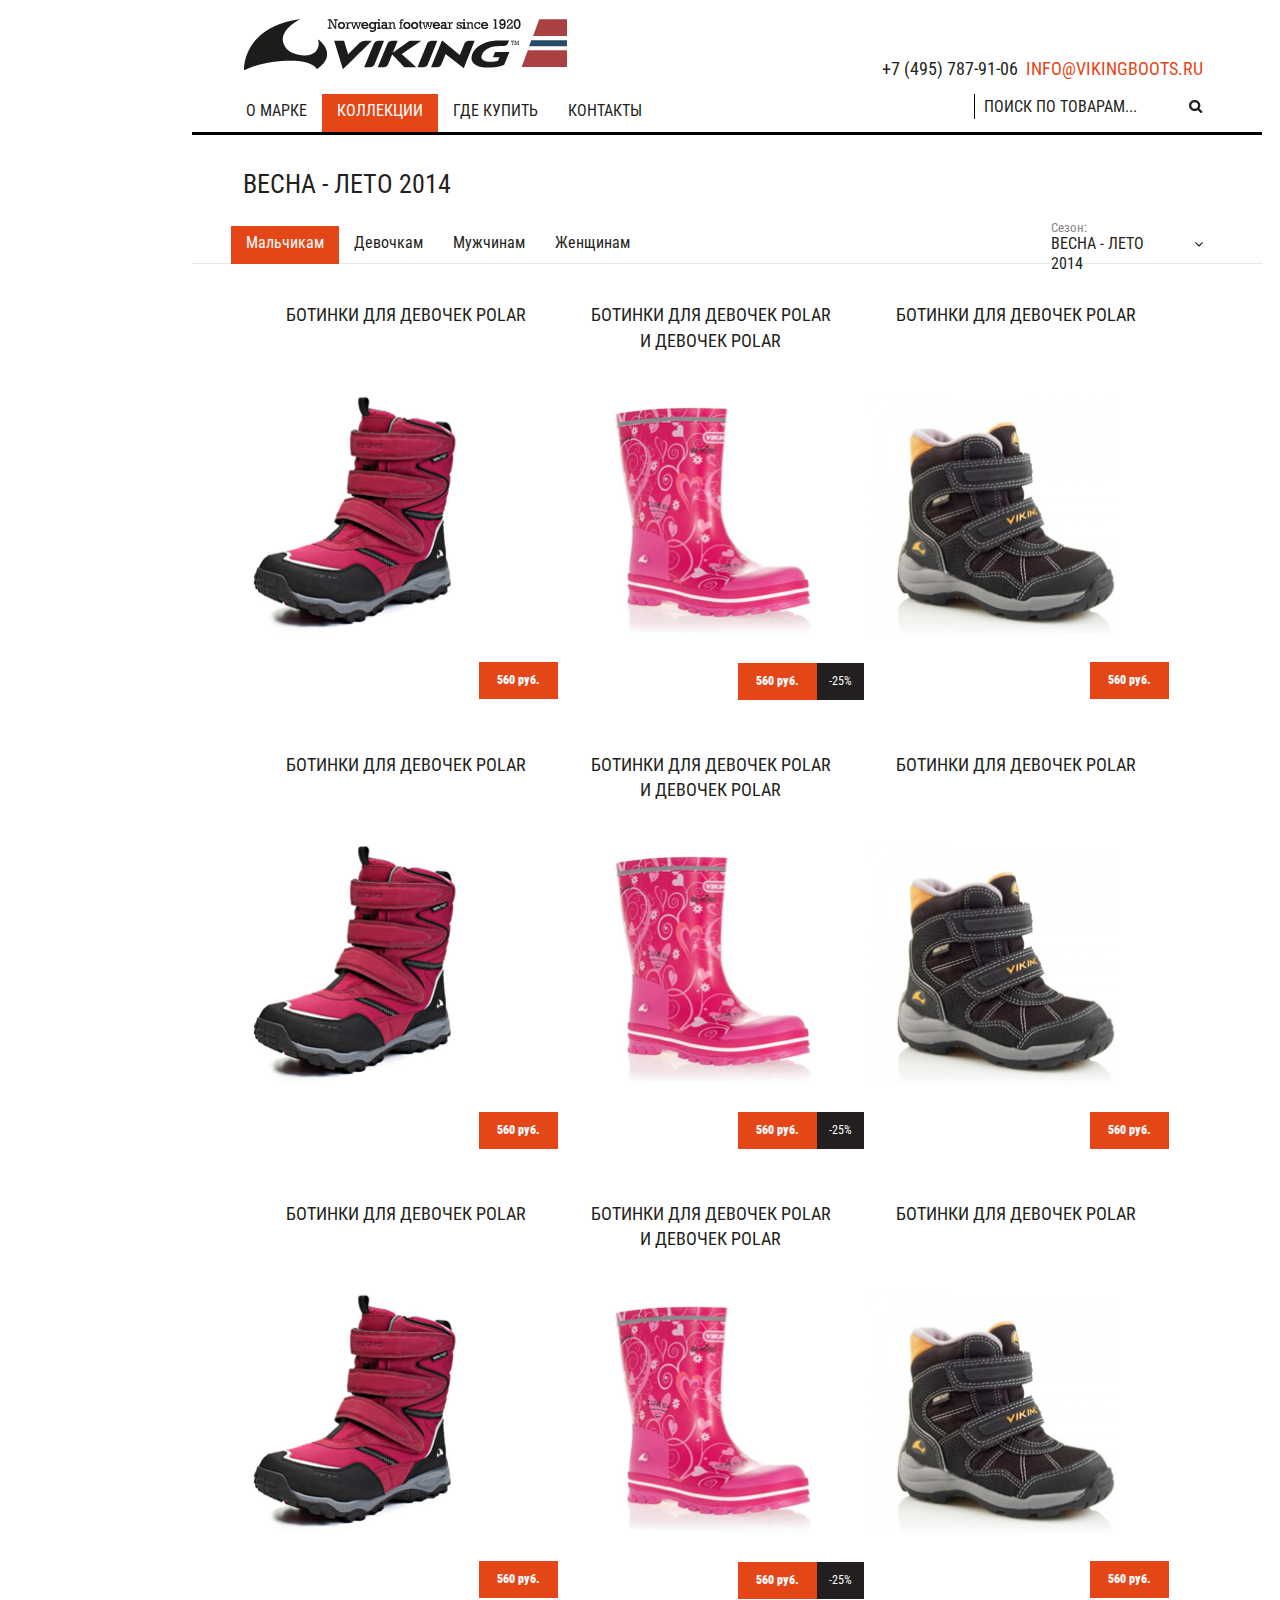
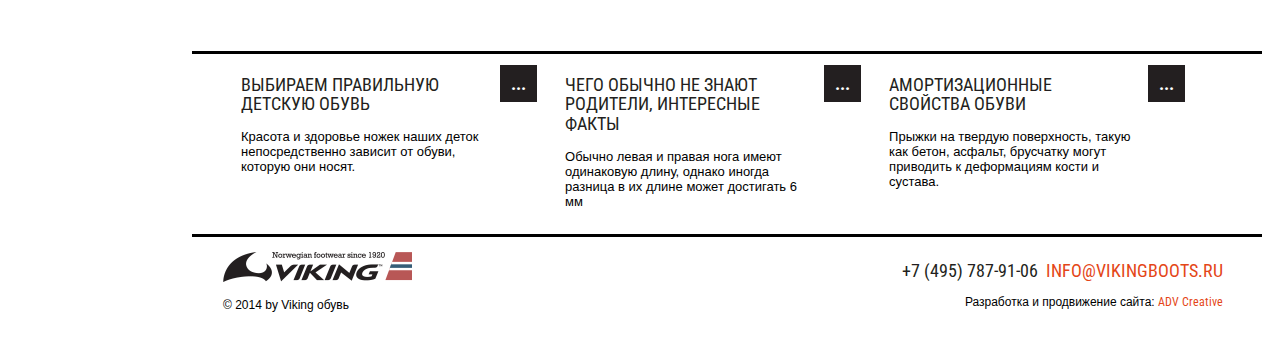
==== commit f6495e51: "fixed" ====
--- a/catalog.html
+++ b/catalog.html
@@ -29,7 +29,7 @@
 
 	<!-- BEGIN .menu -->
 	<ul class="menu">
-		<li class="menu__input"><input type="text" placeholder="Поиск по товарам... "></li>
+		<li class="menu__input"><input type="text" placeholder="Поиск по товарам... "><i></i></li>
 		<li class="menu__item"><a href="#">О марке</a></li>
 		<li class="menu__item is-active"><a href="#">Коллекции</a></li>
 		<li class="menu__item"><a href="#">Где купить</a></li>
@@ -156,41 +156,38 @@
 	<div class="article">
 		<div class="border"></div>
 		<div class="article__item">
-			<h3 class="h4">Выбираем правильную <br>детскую обувь</h3>
+			<a href="#" class="h4">Выбираем правильную <br>детскую обувь<span href="#" class="article__continue">...</span></a>
 			<p>Красота и здоровье ножек наших деток непосредственно зависит от обуви, которую они носят.</p>
-			<a href="#" class="article__continue">...</a>
 		</div>
 		<div class="article__item">
-			<h3 class="h4">Чего обычно не знают<br>родители, интересные факты</h3>
+			<a href="#" class="h4">Чего обычно не знают<br>родители, интересные факты<span href="#" class="article__continue">...</span></a>
 			<p>Обычно левая и правая нога имеют одинаковую длину, однако иногда разница в их длине может достигать 6 мм</p>
-			<a href="#" class="article__continue">...</a>
 		</div>
 		<div class="article__item">
-			<h3 class="h4">Амортизационные<br>свойства обуви</h3>
+			<a href="#" class="h4">Амортизационные<br>свойства обуви<span href="#" class="article__continue">...</span></a>
 			<p>Прыжки на твердую поверхность, такую как бетон, асфальт, брусчатку могут приводить к деформациям кости и сустава.</p>
-			<a href="#" class="article__continue">...</a>
 		</div>
 		<div class="article__item article__item_mod">
-			<h3 class="h4">Выбираем правильную <br>детскую обувь</h3>
+			<a href="#" class="h4">Выбираем правильную <br>детскую обувь<span href="#" class="article__continue">...</span></a>
 			<p>Красота и здоровье ножек наших деток непосредственно зависит от обуви, которую они носят.</p>
-			<a href="#" class="article__continue">...</a>
 		</div>
 	</div>
 	<!-- END .article -->
-		<!-- BEGIN .footer -->
-		<div class="footer">
-			<div class="border"></div>
-			<div class="footer__left">
-				<a href="#" class="footer__logo"></a>
-				<div class="footer__copyright">© 2014 by Viking обувь</div>
-			</div>
-			<div class="footer__right">
-				<span class="phone">+7 (495) 787-91-06</span>
-				<a class="mail" href="mailto:info@vikingboots.ru">info@vikingboots.ru</a>
-				<div class="footer__development">Разработка и продвижение сайта: <a href="#">ADV Creative</a></div>
-			</div>
+	
+	<!-- BEGIN .footer -->
+	<div class="footer">
+		<div class="border"></div>
+		<div class="footer__left">
+			<a href="#" class="footer__logo"></a>
+			<div class="footer__copyright">© 2014 by Viking обувь</div>
 		</div>
-		<!-- END .footer -->
+		<div class="footer__right">
+			<span class="phone">+7 (495) 787-91-06</span>
+			<a class="mail" href="mailto:info@vikingboots.ru">info@vikingboots.ru</a>
+			<div class="footer__development">Разработка и продвижение сайта: <a href="#">ADV Creative</a></div>
+		</div>
+	</div>
+	<!-- END .footer -->
 </div>
 <!-- END out-->
 
--- a/css/screen.css
+++ b/css/screen.css
@@ -31,7 +31,7 @@
 
 .h1, .h3, .h4 { text-transform: uppercase; }
 
-a, .h1, .h3, .h4, .phone, .mail, .menu__item, .cycle__top, .cycle__date, .characteristic__item, .in, .series__table { color: #231f20; font-weight: 400; font-family: "Roboto Condensed", sans-serif; }
+a, .h1, .h3, .h4, .phone, .mail, .menu__item, .cycle__top, .cycle__date, .characteristic__item, .in, .series__table, .map__marker { color: #231f20; font-weight: 400; font-family: "Roboto Condensed", sans-serif; }
 
 p { font: 13px normal Arial, sans-serif; }
 
@@ -62,7 +62,7 @@
 .breadcrumbs .breadcrumbs__item a { color: #e44617; font-size: 13px; text-decoration: none; }
 .breadcrumbs .breadcrumbs__item a:hover { text-decoration: underline; }
 .breadcrumbs .breadcrumbs__item i { padding-right: 3px; color: #e44617; font-size: 14px; font-style: normal; }
-.breadcrumbs .breadcrumbs__item:before { position: absolute; content: ""; top: 50%; left: -2.5px; margin-top: -4px; background: url('../img/icons-sdbfd9c4c3a.png') 0 -171px no-repeat; width: 5px; height: 8px; }
+.breadcrumbs .breadcrumbs__item:before { position: absolute; content: ""; top: 50%; left: -2.5px; margin-top: -4px; background: url('../img/icons-sed0f1ac90b.png') 0 -171px no-repeat; width: 5px; height: 8px; }
 .breadcrumbs .breadcrumbs__item:first-child { padding-left: 0; }
 .breadcrumbs .breadcrumbs__item:first-child:before { content: none; }
 .breadcrumbs .breadcrumbs__item:last-child { padding-right: 0; }
@@ -74,7 +74,7 @@
 
 .footer__left { float: left; }
 
-.footer__logo { margin-top: 18px; text-decoration: none; display: inline-block; background: url('../img/icons-sdbfd9c4c3a.png') 0 -84px no-repeat; width: 189px; height: 30px; }
+.footer__logo { margin-top: 18px; text-decoration: none; display: inline-block; background: url('../img/icons-sed0f1ac90b.png') 0 -84px no-repeat; width: 189px; height: 30px; }
 
 .footer__right { float: right; margin-top: 28px; line-height: 1; text-align: right; }
 
@@ -98,7 +98,7 @@
 
 .header { height: 94px; }
 
-.header__left { float: left; margin-top: 10px; background: url('../img/icons-sdbfd9c4c3a.png') 0 0 no-repeat; width: 370px; height: 74px; }
+.header__left { float: left; margin-top: 10px; background: url('../img/icons-sed0f1ac90b.png') 0 0 no-repeat; width: 370px; height: 74px; }
 
 .header__right { float: right; margin-top: 56px; }
 
@@ -122,7 +122,8 @@
 .menu .menu__input { position: relative; float: right; padding-right: 23px; width: 205px; }
 .menu .menu__input input { padding: 0 9px; width: 100%; height: 25px; line-height: 24px; font-size: 16px; border: none; }
 .menu .menu__input:before { position: absolute; content: ""; top: 0; left: -1px; height: 25px; width: 1px; background: black; }
-.menu .menu__input:after { position: absolute; content: ""; top: 5px; right: 0; background: url('../img/icons-sdbfd9c4c3a.png') 0 -124px no-repeat; width: 15px; height: 15px; }
+.menu .menu__input i { position: absolute; content: ""; top: 5px; right: 0; cursor: pointer; background: url('../img/icons-sed0f1ac90b.png') 0 -124px no-repeat; width: 15px; height: 15px; }
+.menu .menu__input i:hover { opacity: 0.8; }
 
 .cycle { position: relative; margin-top: 3px; overflow: hidden; }
 .cycle .cycle__field { position: absolute; top: 0; left: 57px; bottom: 0; width: 333px; }
@@ -133,10 +134,11 @@
 .cycle .cycle__col { position: relative; padding-bottom: 29px; }
 .cycle .cycle__col .h4 { position: relative; margin-bottom: 18px; padding: 0 0 5px 2px; line-height: 1; text-decoration: none; display: block; }
 .cycle .cycle__col .h4:before { position: absolute; content: ""; left: 0; bottom: 0; right: 0; height: 2px; background: #231f20; }
+.cycle .cycle__col .h4:hover:before { display: none; }
 .cycle .cycle__col .cycle__date { position: absolute; left: -87px; top: 18px; padding: 0 12px 0 14px; height: 36px; color: white; line-height: 36px; font-size: 14px; background: #231f20; -moz-transform: rotate(270deg); -o-transform: rotate(270deg); -webkit-transform: rotate(270deg); -ms-transform: rotate(270deg); transform: rotate(270deg); filter: progid:DXImageTransform.Microsoft.Matrix(M11=$m11, M12=$m12,M21=$m21, M22=$m22, sizingMethod='auto expand'); zoom: 1; }
 
 .cycle__nav, .collection__prev, .collection__next { position: absolute; bottom: 33px; width: 37px; height: 37px; background: #231f20; z-index: 10000; -webkit-transition: 0.2s; -moz-transition: 0.2s; -o-transition: 0.2s; transition: 0.2s; }
-.cycle__nav i, .collection__prev i, .collection__next i { position: absolute; top: 50%; left: 14px; margin-top: -10px; background: url('../img/icons-sdbfd9c4c3a.png') 0 -272px no-repeat; width: 12px; height: 20px; }
+.cycle__nav i, .collection__prev i, .collection__next i { position: absolute; top: 50%; left: 14px; margin-top: -10px; background: url('../img/icons-sed0f1ac90b.png') 0 -367px no-repeat; width: 12px; height: 20px; }
 .cycle__nav:hover, .collection__prev:hover, .collection__next:hover { background: #e44617; -webkit-transition: 0.2s; -moz-transition: 0.2s; -o-transition: 0.2s; transition: 0.2s; }
 
 .cycle__nav_prev, .collection__prev { right: 87px; }
@@ -210,12 +212,14 @@
 .article .border { position: absolute; top: 0; }
 
 .article__item { position: relative; padding-right: 74px; width: 33%; vertical-align: top; display: inline-block; -webkit-box-sizing: border-box; -moz-box-sizing: border-box; box-sizing: border-box; }
-.article__item .h4 { padding: 10px 0 15px; line-height: 1.1; }
+.article__item .h4 { padding: 10px 0 15px; line-height: 1.1; text-decoration: none; display: block; }
+.article__item .h4:hover { text-decoration: underline; }
 
 .article__item_mod { display: none; }
 
 .article__continue { position: absolute; top: 0; right: 28px; height: 37px; width: 37px; line-height: 37px; color: white; text-align: center; text-decoration: none; font-weight: bold; font-size: 18px; background: #231f20; display: inline-block; -webkit-transition: 0.2s; -moz-transition: 0.2s; -o-transition: 0.2s; transition: 0.2s; }
 .article__continue:hover { background: #e44617; -webkit-transition: 0.2s; -moz-transition: 0.2s; -o-transition: 0.2s; transition: 0.2s; }
+.article__continue:hover .h4 { text-decoration: underline; }
 
 .l-col { margin: 18px 0; }
 .l-col .l-col2 { padding: 0 20px; -webkit-box-sizing: border-box; -moz-box-sizing: border-box; box-sizing: border-box; }
@@ -281,7 +285,7 @@
 
 .collection__row { padding: 38px 45px 0 30px; -webkit-box-sizing: border-box; -moz-box-sizing: border-box; box-sizing: border-box; }
 .collection__row .collection__item { margin-bottom: 52px; height: auto; font-size: 0; }
-.collection__row .collection__item .h4 { height: 40px; text-decoration: none; text-align: center; }
+.collection__row .collection__item .h4 { min-height: 50px; text-decoration: none; text-align: center; }
 .collection__row .collection__item .collection__block { width: 33%; }
 .collection__row .collection__item .collection__block:hover .h4 { text-decoration: underline; }
 .collection__row .collection__img { height: auto; }
@@ -301,7 +305,7 @@
 .is-active .select__list { display: block; }
 
 .select__text { position: relative; padding-right: 24px; height: 20px; line-height: 20px; font-weight: 400; font-size: 16px; text-transform: uppercase; display: block; }
-.select__text:before { position: absolute; content: ""; top: 50%; right: 0; margin-top: -2.5px; background: url('../img/icons-sdbfd9c4c3a.png') 0 -189px no-repeat; width: 8px; height: 5px; }
+.select__text:before { position: absolute; content: ""; top: 50%; right: 0; margin-top: -2.5px; background: url('../img/icons-sed0f1ac90b.png') 0 -189px no-repeat; width: 8px; height: 5px; }
 
 .select__list { position: absolute; top: 19px; left: 0; right: 0; font-weight: normal; text-transform: uppercase; z-index: 100; display: none; background: white; }
 .select__list li:hover { background: #e44617; -webkit-transition: 0.2s; -moz-transition: 0.2s; -o-transition: 0.2s; transition: 0.2s; }
@@ -314,7 +318,7 @@
 
 .advantage { margin: 20px 0 30px; }
 .advantage li { position: relative; padding-left: 20px; }
-.advantage li:before { position: absolute; content: ""; top: 11px; left: 6px; background: url('../img/icons-sdbfd9c4c3a.png') 0 -302px no-repeat; width: 4px; height: 4px; }
+.advantage li:before { position: absolute; content: ""; top: 11px; left: 6px; background: url('../img/icons-sed0f1ac90b.png') 0 -397px no-repeat; width: 4px; height: 4px; }
 
 .table { margin-bottom: 20px; }
 .table tr td, .table tr th { min-width: 180px; text-align: center; border: 1px solid #231f20; }
@@ -341,3 +345,9 @@
 .map { position: relative; padding-top: 3px; }
 .map img { width: 100%; display: block; }
 .map .border { position: absolute; top: 0; left: 0; right: 0; }
+.map .map__marker { position: absolute; padding: 8px; top: 178px; left: 94px; width: 210px; height: 38px; color: white; font-size: 16px; text-decoration: none; text-transform: uppercase; background: #e44617; -webkit-border-radius: 5px; -moz-border-radius: 5px; -ms-border-radius: 5px; -o-border-radius: 5px; border-radius: 5px; -webkit-box-sizing: border-box; -moz-box-sizing: border-box; box-sizing: border-box; }
+.map .map__marker:hover { text-decoration: underline; }
+.map .map__marker span { text-transform: lowercase; }
+.map .map__marker i { position: absolute; top: 12px; right: 12px; background: url('../img/icons-sed0f1ac90b.png') 0 -342px no-repeat; width: 15px; height: 15px; }
+.map .map__marker:before { position: absolute; content: ""; left: -29px; top: -7px; background: url('../img/icons-sed0f1ac90b.png') 0 -204px no-repeat; width: 40px; height: 60px; }
+.map .map__marker:after { position: absolute; content: ""; left: 9px; bottom: -22px; width: 0px; height: 0px; border-style: solid; border-width: 22px 12.5px 0 12.5px; border-color: #e44617 transparent transparent transparent; }
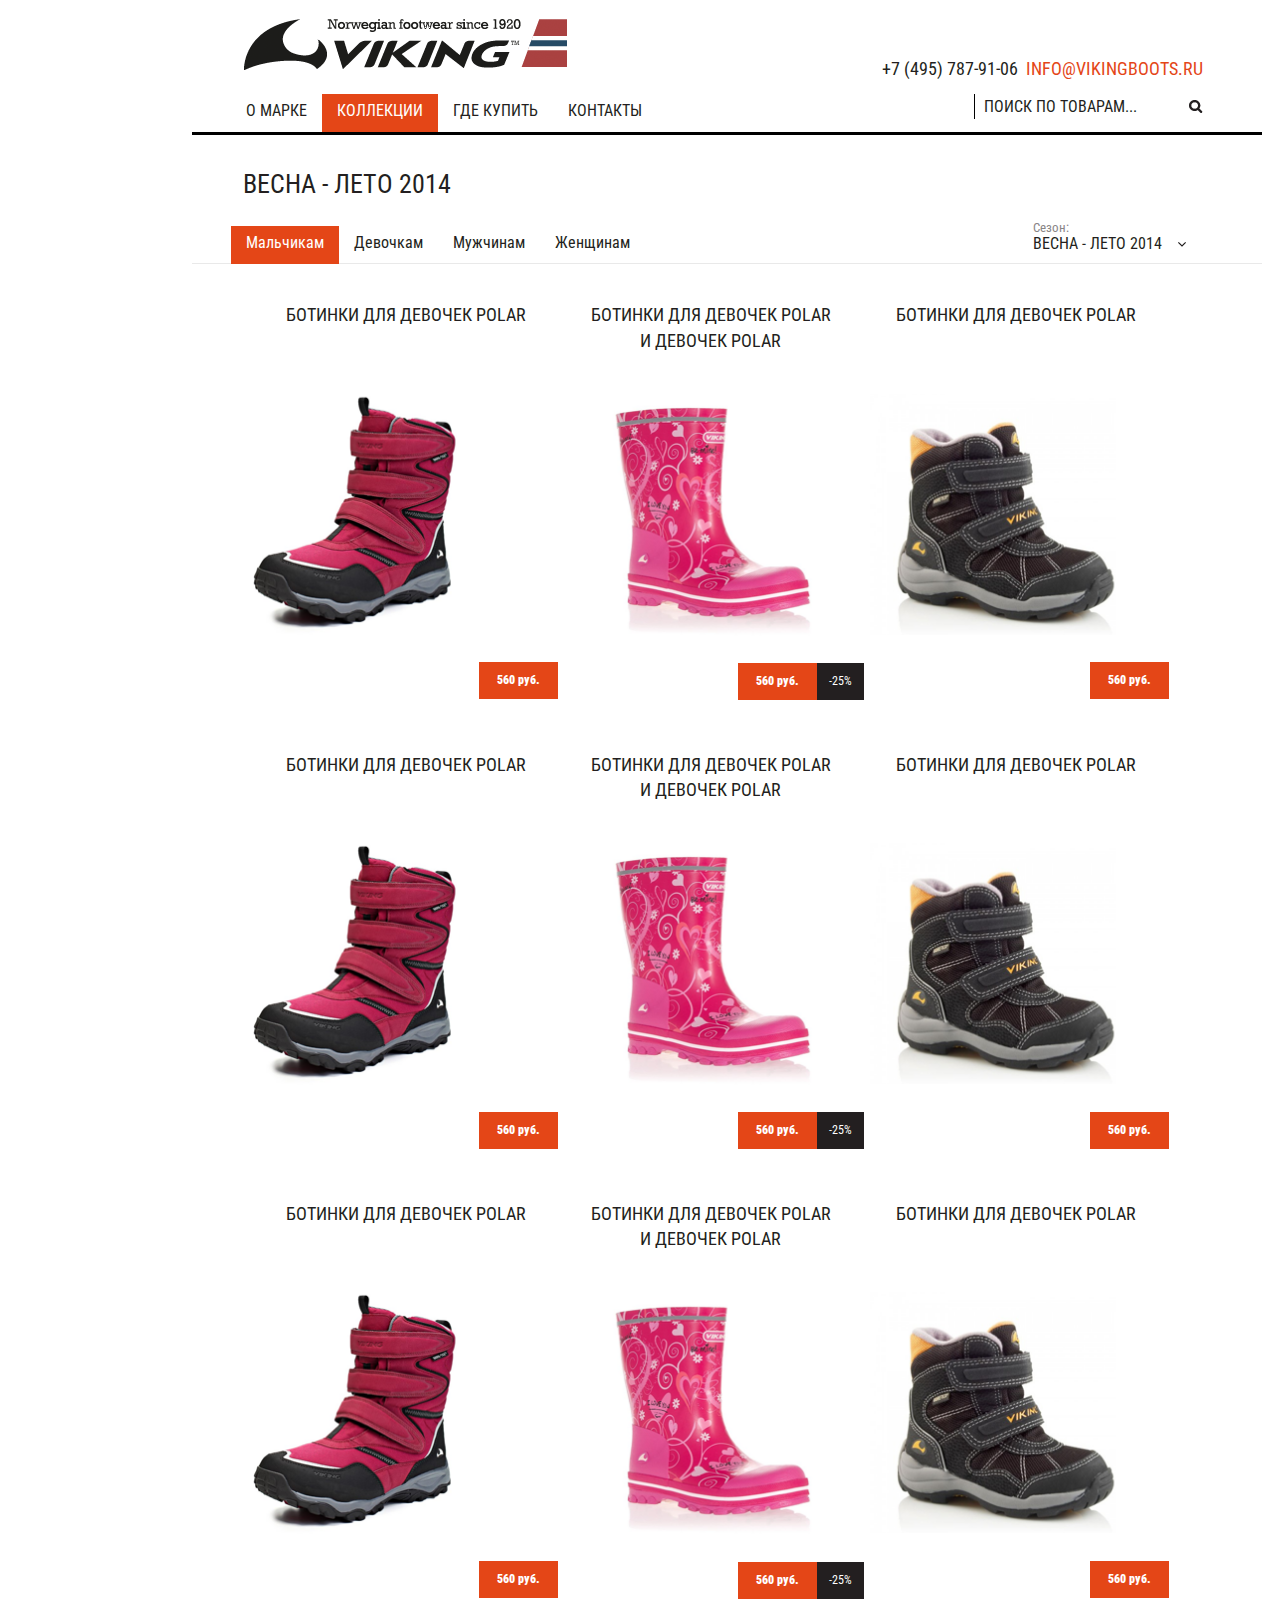
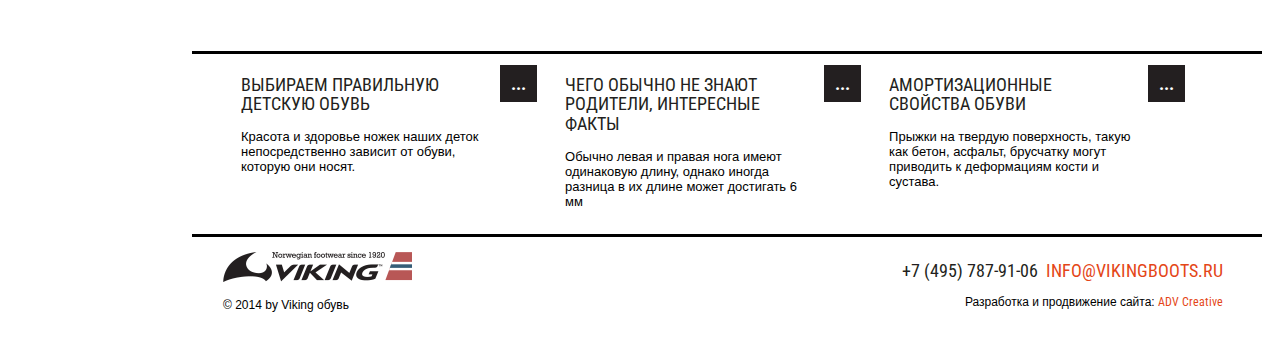
==== commit da15bb07: "fixed" ====
--- a/catalog.html
+++ b/catalog.html
@@ -53,18 +53,16 @@
 			<div class="border"></div>
 			<!-- BEGIN .select -->
 			<div class="input">
-				<div class="input__title">Сезон:</div>
-				<div class="input__field">
-					<div class="select js-select">
-						<span class="select__text js-select-text">весна - лето 2014</span>
-						<input class="js-select-input" type="hidden" value="">
-						<ul class="select__list js-select-list">
-							<li data-id="0">весна - лето 2014</li>
-							<li data-id="1">var2</li>
-							<li data-id="2">var3</li>
-							<li data-id="3">var4</li>
-						</ul>
-					</div>
+				<div class="select js-select">
+					<div class="input__title">Сезон:</div>
+					<span class="select__text js-select-text">весна - лето 2014</span>
+					<input class="js-select-input" type="hidden" value="">
+					<ul class="select__list js-select-list">
+						<li data-id="0">весна - лето 2014</li>
+						<li data-id="1">весна - лето 201</li>
+						<li data-id="2">весна - лето 201</li>
+						<li data-id="3">весна - лето 201</li>
+					</ul>
 				</div>
 			</div>
 			<!-- END .select -->
--- a/css/screen.css
+++ b/css/screen.css
@@ -31,7 +31,7 @@
 
 .h1, .h3, .h4 { text-transform: uppercase; }
 
-a, .h1, .h3, .h4, .phone, .mail, .menu__item, .cycle__top, .cycle__date, .characteristic__item, .in, .series__table, .map__marker { color: #231f20; font-weight: 400; font-family: "Roboto Condensed", sans-serif; }
+a, .h1, .h3, .h4, .phone, .mail, .menu__item, .cycle__top, .cycle__date, .characteristic__item, .in, .series__table, .map__marker, .input__title { color: #231f20; font-weight: 400; font-family: "Roboto Condensed", sans-serif; }
 
 p { font: 13px normal Arial, sans-serif; }
 
@@ -62,7 +62,7 @@
 .breadcrumbs .breadcrumbs__item a { color: #e44617; font-size: 13px; text-decoration: none; }
 .breadcrumbs .breadcrumbs__item a:hover { text-decoration: underline; }
 .breadcrumbs .breadcrumbs__item i { padding-right: 3px; color: #e44617; font-size: 14px; font-style: normal; }
-.breadcrumbs .breadcrumbs__item:before { position: absolute; content: ""; top: 50%; left: -2.5px; margin-top: -4px; background: url('../img/icons-sed0f1ac90b.png') 0 -171px no-repeat; width: 5px; height: 8px; }
+.breadcrumbs .breadcrumbs__item:before { position: absolute; content: ""; top: 50%; left: -2.5px; margin-top: -4px; background: url('../img/icons-s426b23be01.png') 0 -171px no-repeat; width: 5px; height: 8px; }
 .breadcrumbs .breadcrumbs__item:first-child { padding-left: 0; }
 .breadcrumbs .breadcrumbs__item:first-child:before { content: none; }
 .breadcrumbs .breadcrumbs__item:last-child { padding-right: 0; }
@@ -74,7 +74,7 @@
 
 .footer__left { float: left; }
 
-.footer__logo { margin-top: 18px; text-decoration: none; display: inline-block; background: url('../img/icons-sed0f1ac90b.png') 0 -84px no-repeat; width: 189px; height: 30px; }
+.footer__logo { margin-top: 18px; text-decoration: none; display: inline-block; background: url('../img/icons-s426b23be01.png') 0 -84px no-repeat; width: 189px; height: 30px; }
 
 .footer__right { float: right; margin-top: 28px; line-height: 1; text-align: right; }
 
@@ -84,6 +84,7 @@
 .footer__development a { text-decoration: none; color: #e44617; }
 .footer__development a:hover { text-decoration: underline; }
 
+.footer_mod { margin-top: 40px; }
 .footer_mod .border { left: 0; right: 0; }
 .footer_mod .footer__wraper { margin: 0 auto; padding: 0 15px 0 20px; width: 1000px; -webkit-box-sizing: border-box; -moz-box-sizing: border-box; box-sizing: border-box; }
 
@@ -98,7 +99,7 @@
 
 .header { height: 94px; }
 
-.header__left { float: left; margin-top: 10px; background: url('../img/icons-sed0f1ac90b.png') 0 0 no-repeat; width: 370px; height: 74px; }
+.header__left { float: left; margin-top: 10px; background: url('../img/icons-s426b23be01.png') 0 0 no-repeat; width: 370px; height: 74px; }
 
 .header__right { float: right; margin-top: 56px; }
 
@@ -122,7 +123,7 @@
 .menu .menu__input { position: relative; float: right; padding-right: 23px; width: 205px; }
 .menu .menu__input input { padding: 0 9px; width: 100%; height: 25px; line-height: 24px; font-size: 16px; border: none; }
 .menu .menu__input:before { position: absolute; content: ""; top: 0; left: -1px; height: 25px; width: 1px; background: black; }
-.menu .menu__input i { position: absolute; content: ""; top: 5px; right: 0; cursor: pointer; background: url('../img/icons-sed0f1ac90b.png') 0 -124px no-repeat; width: 15px; height: 15px; }
+.menu .menu__input i { position: absolute; content: ""; top: 5px; right: 0; cursor: pointer; background: url('../img/icons-s426b23be01.png') 0 -124px no-repeat; width: 15px; height: 15px; }
 .menu .menu__input i:hover { opacity: 0.8; }
 
 .cycle { position: relative; margin-top: 3px; overflow: hidden; }
@@ -138,7 +139,7 @@
 .cycle .cycle__col .cycle__date { position: absolute; left: -87px; top: 18px; padding: 0 12px 0 14px; height: 36px; color: white; line-height: 36px; font-size: 14px; background: #231f20; -moz-transform: rotate(270deg); -o-transform: rotate(270deg); -webkit-transform: rotate(270deg); -ms-transform: rotate(270deg); transform: rotate(270deg); filter: progid:DXImageTransform.Microsoft.Matrix(M11=$m11, M12=$m12,M21=$m21, M22=$m22, sizingMethod='auto expand'); zoom: 1; }
 
 .cycle__nav, .collection__prev, .collection__next { position: absolute; bottom: 33px; width: 37px; height: 37px; background: #231f20; z-index: 10000; -webkit-transition: 0.2s; -moz-transition: 0.2s; -o-transition: 0.2s; transition: 0.2s; }
-.cycle__nav i, .collection__prev i, .collection__next i { position: absolute; top: 50%; left: 14px; margin-top: -10px; background: url('../img/icons-sed0f1ac90b.png') 0 -367px no-repeat; width: 12px; height: 20px; }
+.cycle__nav i, .collection__prev i, .collection__next i { position: absolute; top: 50%; left: 14px; margin-top: -10px; background: url('../img/icons-s426b23be01.png') 0 -387px no-repeat; width: 12px; height: 20px; }
 .cycle__nav:hover, .collection__prev:hover, .collection__next:hover { background: #e44617; -webkit-transition: 0.2s; -moz-transition: 0.2s; -o-transition: 0.2s; transition: 0.2s; }
 
 .cycle__nav_prev, .collection__prev { right: 87px; }
@@ -224,17 +225,15 @@
 .l-col { margin: 18px 0; }
 .l-col .l-col2 { padding: 0 20px; -webkit-box-sizing: border-box; -moz-box-sizing: border-box; box-sizing: border-box; }
 
-.photo { margin-top: -18px; }
-
-.photo__top { width: 100%; }
-.photo__top img { min-height: 465px; width: 100%; }
-
-.photo__row { font-size: 0; }
-
-.photo__item { margin-right: 2%; width: 32%; border: 1px solid #e9e9e9; cursor: pointer; display: inline-block; -webkit-box-sizing: border-box; -moz-box-sizing: border-box; box-sizing: border-box; }
-.photo__item img { width: 100%; min-height: 141px; }
-
-.photo__item_right { margin-right: 0; }
+.gallery { width: 100%; }
+.gallery .gallery__item { width: 100%; }
+.gallery .gallery__item img { width: 100%; }
+
+.gallery__nav { width: auto !important; }
+.gallery__nav .cycle-carousel-wrap { width: 96.5% !important; }
+.gallery__nav .cycle-slide { margin-right: 2%; font-size: 0; width: 33%; -webkit-box-sizing: border-box; -moz-box-sizing: border-box; box-sizing: border-box; }
+.gallery__nav .cycle-slide img { min-height: 147px; margin-bottom: 1%; border: 1px solid #e9e9e9; cursor: pointer; -webkit-box-sizing: border-box; -moz-box-sizing: border-box; box-sizing: border-box; }
+.gallery__nav .cycle-slide img:last-child { margin-right: 0; }
 
 .characteristic__top { position: relative; margin: 34px 0 16px; width: 100%; }
 .characteristic__top .h3 { display: inline-block; line-height: 37px; }
@@ -296,18 +295,20 @@
 .collection__menu .border { bottom: 0; height: 1px; z-index: -1; background: #e9e9e9; }
 .collection__menu .input { float: right; }
 
-.input { width: 152px; margin-top: -5px; vertical-align: middle; font-family: "Roboto Condensed", sans-serif; color: #231f20; display: inline-block; }
+.input { min-width: 152px; margin-top: -15px; vertical-align: middle; font-family: "Roboto Condensed", sans-serif; color: #231f20; display: inline-block; }
 
 .input__title { font-size: 13px; line-height: 1; color: #898586; }
 
-.select { position: relative; font-size: 15px; cursor: pointer; font-weight: bold; }
-
-.is-active .select__list { display: block; }
+.select { min-width: 152px; position: relative; padding: 10px 17px 0; font-size: 15px; cursor: pointer; font-weight: bold; }
+.select.is-active { padding-bottom: 11px; -webkit-box-shadow: 0 0 5px #c4c4c4; -moz-box-shadow: 0 0 5px #c4c4c4; box-shadow: 0 0 5px #c4c4c4; }
+.select.is-active .select__list { display: block; }
+.select.is-active .select__text:before { -moz-transform: rotate(180deg); -o-transform: rotate(180deg); -webkit-transform: rotate(180deg); -ms-transform: rotate(180deg); transform: rotate(180deg); filter: progid:DXImageTransform.Microsoft.Matrix(M11=$m11, M12=$m12,M21=$m21, M22=$m22, sizingMethod='auto expand'); zoom: 1; }
 
 .select__text { position: relative; padding-right: 24px; height: 20px; line-height: 20px; font-weight: 400; font-size: 16px; text-transform: uppercase; display: block; }
-.select__text:before { position: absolute; content: ""; top: 50%; right: 0; margin-top: -2.5px; background: url('../img/icons-sed0f1ac90b.png') 0 -189px no-repeat; width: 8px; height: 5px; }
-
-.select__list { position: absolute; top: 19px; left: 0; right: 0; font-weight: normal; text-transform: uppercase; z-index: 100; display: none; background: white; }
+.select__text:before { position: absolute; content: ""; top: 50%; right: 0; margin-top: -2.5px; background: url('../img/icons-s426b23be01.png') 0 -189px no-repeat; width: 8px; height: 5px; }
+
+.select__list { position: absolute; top: 52px; left: 0; right: 0; font-weight: normal; text-transform: uppercase; z-index: 100; display: none; background: white; -webkit-box-shadow: 0 2px 5px #c4c4c4; -moz-box-shadow: 0 2px 5px #c4c4c4; box-shadow: 0 2px 5px #c4c4c4; }
+.select__list li { margin: 0 11px; padding: 0 6px; height: 38px; line-height: 38px; border-top: 1px solid #e9e9e9; }
 .select__list li:hover { background: #e44617; -webkit-transition: 0.2s; -moz-transition: 0.2s; -o-transition: 0.2s; transition: 0.2s; }
 
 .wrapper .h1 { padding: 32px 0 15px; }
@@ -318,7 +319,7 @@
 
 .advantage { margin: 20px 0 30px; }
 .advantage li { position: relative; padding-left: 20px; }
-.advantage li:before { position: absolute; content: ""; top: 11px; left: 6px; background: url('../img/icons-sed0f1ac90b.png') 0 -397px no-repeat; width: 4px; height: 4px; }
+.advantage li:before { position: absolute; content: ""; top: 11px; left: 6px; background: url('../img/icons-s426b23be01.png') 0 -417px no-repeat; width: 4px; height: 4px; }
 
 .table { margin-bottom: 20px; }
 .table tr td, .table tr th { min-width: 180px; text-align: center; border: 1px solid #231f20; }
@@ -331,23 +332,84 @@
 .text_bgred { margin: 10px 0; padding: 0 20px; color: white; background: #e44617; }
 
 .form { margin: 50px auto 95px; width: 452px; font-size: 0; }
-.form textarea, .form input { margin: 0 9px 9px 0; padding: 10px 10px 10px 16px; }
+.form textarea, .form input { margin: 0 9px 9px 0; padding: 10px 10px 10px 16px; line-height: 1.2; }
 .form textarea { width: 442px; height: 108px; resize: none; -webkit-box-sizing: border-box; -moz-box-sizing: border-box; box-sizing: border-box; }
 .form input { width: 217px; }
 .form .h4 { margin-bottom: 22px; text-align: center; }
 .form .btn { margin-right: 9px; width: 217px; height: 37px; line-height: 37px; -webkit-box-sizing: border-box; -moz-box-sizing: border-box; box-sizing: border-box; }
 .form .form__field { font-size: 0; }
 .form .form__field .input { width: 217px; margin-top: -10px; }
-.form .form__field .select__list { width: 199px; left: 1px; top: 34px; padding-left: 15px; }
+.form .form__field .select_mod { padding: 0; }
+.form .form__field .select_mod.is-active { padding-bottom: 0; }
+.form .form__field .select__list { width: 199px; left: 1px; top: 37px; padding-left: 15px; }
 .form .form__field .select__text { padding: 10px 10px 10px 16px; width: 217px; height: 37px; line-height: 1; border: 1px solid #231f20; -webkit-box-sizing: border-box; -moz-box-sizing: border-box; box-sizing: border-box; }
 .form .form__field .select__text:before { right: 14px; }
 
 .map { position: relative; padding-top: 3px; }
 .map img { width: 100%; display: block; }
 .map .border { position: absolute; top: 0; left: 0; right: 0; }
-.map .map__marker { position: absolute; padding: 8px; top: 178px; left: 94px; width: 210px; height: 38px; color: white; font-size: 16px; text-decoration: none; text-transform: uppercase; background: #e44617; -webkit-border-radius: 5px; -moz-border-radius: 5px; -ms-border-radius: 5px; -o-border-radius: 5px; border-radius: 5px; -webkit-box-sizing: border-box; -moz-box-sizing: border-box; box-sizing: border-box; }
-.map .map__marker:hover { text-decoration: underline; }
-.map .map__marker span { text-transform: lowercase; }
-.map .map__marker i { position: absolute; top: 12px; right: 12px; background: url('../img/icons-sed0f1ac90b.png') 0 -342px no-repeat; width: 15px; height: 15px; }
-.map .map__marker:before { position: absolute; content: ""; left: -29px; top: -7px; background: url('../img/icons-sed0f1ac90b.png') 0 -204px no-repeat; width: 40px; height: 60px; }
-.map .map__marker:after { position: absolute; content: ""; left: 9px; bottom: -22px; width: 0px; height: 0px; border-style: solid; border-width: 22px 12.5px 0 12.5px; border-color: #e44617 transparent transparent transparent; }
+
+.map__block { position: absolute; padding: 8px 40px 8px 8px; height: 38px; color: white; font-size: 16px; text-decoration: none; text-transform: uppercase; cursor: pointer; background: #e44617; display: none; -webkit-border-radius: 5px; -moz-border-radius: 5px; -ms-border-radius: 5px; -o-border-radius: 5px; border-radius: 5px; -webkit-box-sizing: border-box; -moz-box-sizing: border-box; box-sizing: border-box; }
+.map__block span { text-transform: lowercase; }
+.map__block i { position: absolute; top: 12px; right: 12px; background: url('../img/icons-s426b23be01.png') 0 -342px no-repeat; width: 15px; height: 15px; }
+.map__block:before { position: absolute; content: ""; left: -29px; top: -7px; background: url('../img/icons-s426b23be01.png') 0 -204px no-repeat; width: 40px; height: 60px; }
+.map__block:after { position: absolute; content: ""; left: 9px; bottom: -22px; width: 0px; height: 0px; border-style: solid; border-width: 22px 12.5px 0 12.5px; border-color: #e44617 transparent transparent transparent; }
+.map__block.map__block_mos { left: 9.5%; top: 33.5%; display: block; }
+.map__block.map__block_ryaz { left: 10%; top: 40%; }
+.map__block.map__block_pen { top: 46.5%; left: 11%; }
+.map__block.map__block_rost { left: 3.2%; top: 52.5%; }
+.map__block.map__block_kir { left: 18.5%; top: 41%; }
+.map__block.map__block_per { left: 23.45%; top: 44%; }
+.map__block.map__block_sykt1 { left: 26.5%; top: 31%; }
+.map__block.map__block_sykt2 { left: 23.5%; top: 36%; }
+.map__block.map__block_tom { left: 38.5%; top: 60%; }
+.map__block.map__block_kras { left: 50.5%; top: 48%; }
+.map__block.map__block_yak1 { left: 72.5%; top: 21%; }
+.map__block.map__block_yak2 { left: 61.5%; top: 46%; }
+.map__block.map__block_yak3 { left: 72.5%; top: 57%; }
+.map__block.map__block_irkut { left: 52.5%; top: 70%; }
+.map__block.map__block_chit { left: 67.5%; top: 65.5%; }
+.map__block.map__marker_petr { right: -14.7%; top: 37%; }
+
+.map__item { display: inline-block; }
+.map__item.is-active .map__block { display: block; }
+
+.map__marker { position: absolute; cursor: pointer; background: url('../img/icons-s426b23be01.png') 0 -367px no-repeat; width: 11px; height: 10px; }
+
+.map__marker_mos { top: 42%; left: 11%; }
+
+.map__marker_ryaz { top: 49%; left: 11.5%; }
+
+.map__marker_pen { top: 55%; left: 12.5%; }
+
+.map__marker_rost { top: 61%; left: 4.8%; }
+
+.map__marker_kir { top: 50%; left: 20%; }
+
+.map__marker_per { top: 53%; left: 25%; }
+
+.map__marker_sykt1 { top: 40%; left: 28%; }
+
+.map__marker_sykt2 { top: 45%; left: 25%; }
+
+.map__marker_tom { top: 69%; left: 40%; }
+
+.map__marker_kras { top: 57%; left: 52%; }
+
+.map__marker_yak1 { top: 30%; left: 74%; }
+
+.map__marker_yak2 { top: 55%; left: 63%; }
+
+.map__marker_yak3 { top: 66%; left: 74%; }
+
+.map__marker_irkut { top: 79%; left: 54%; }
+
+.map__marker_chit { top: 74.5%; left: 69%; }
+
+.map__marker_petr { top: 46%; right: 5%; }
+
+.shops { display: none; }
+
+.shops__ul { margin-top: 30px; }
+.shops__ul .shops__item { margin-right: 10%; width: 26%; font-size: 13px; display: inline-block; }
+.shops__ul .shops__item:last-child { margin-right: 0; }
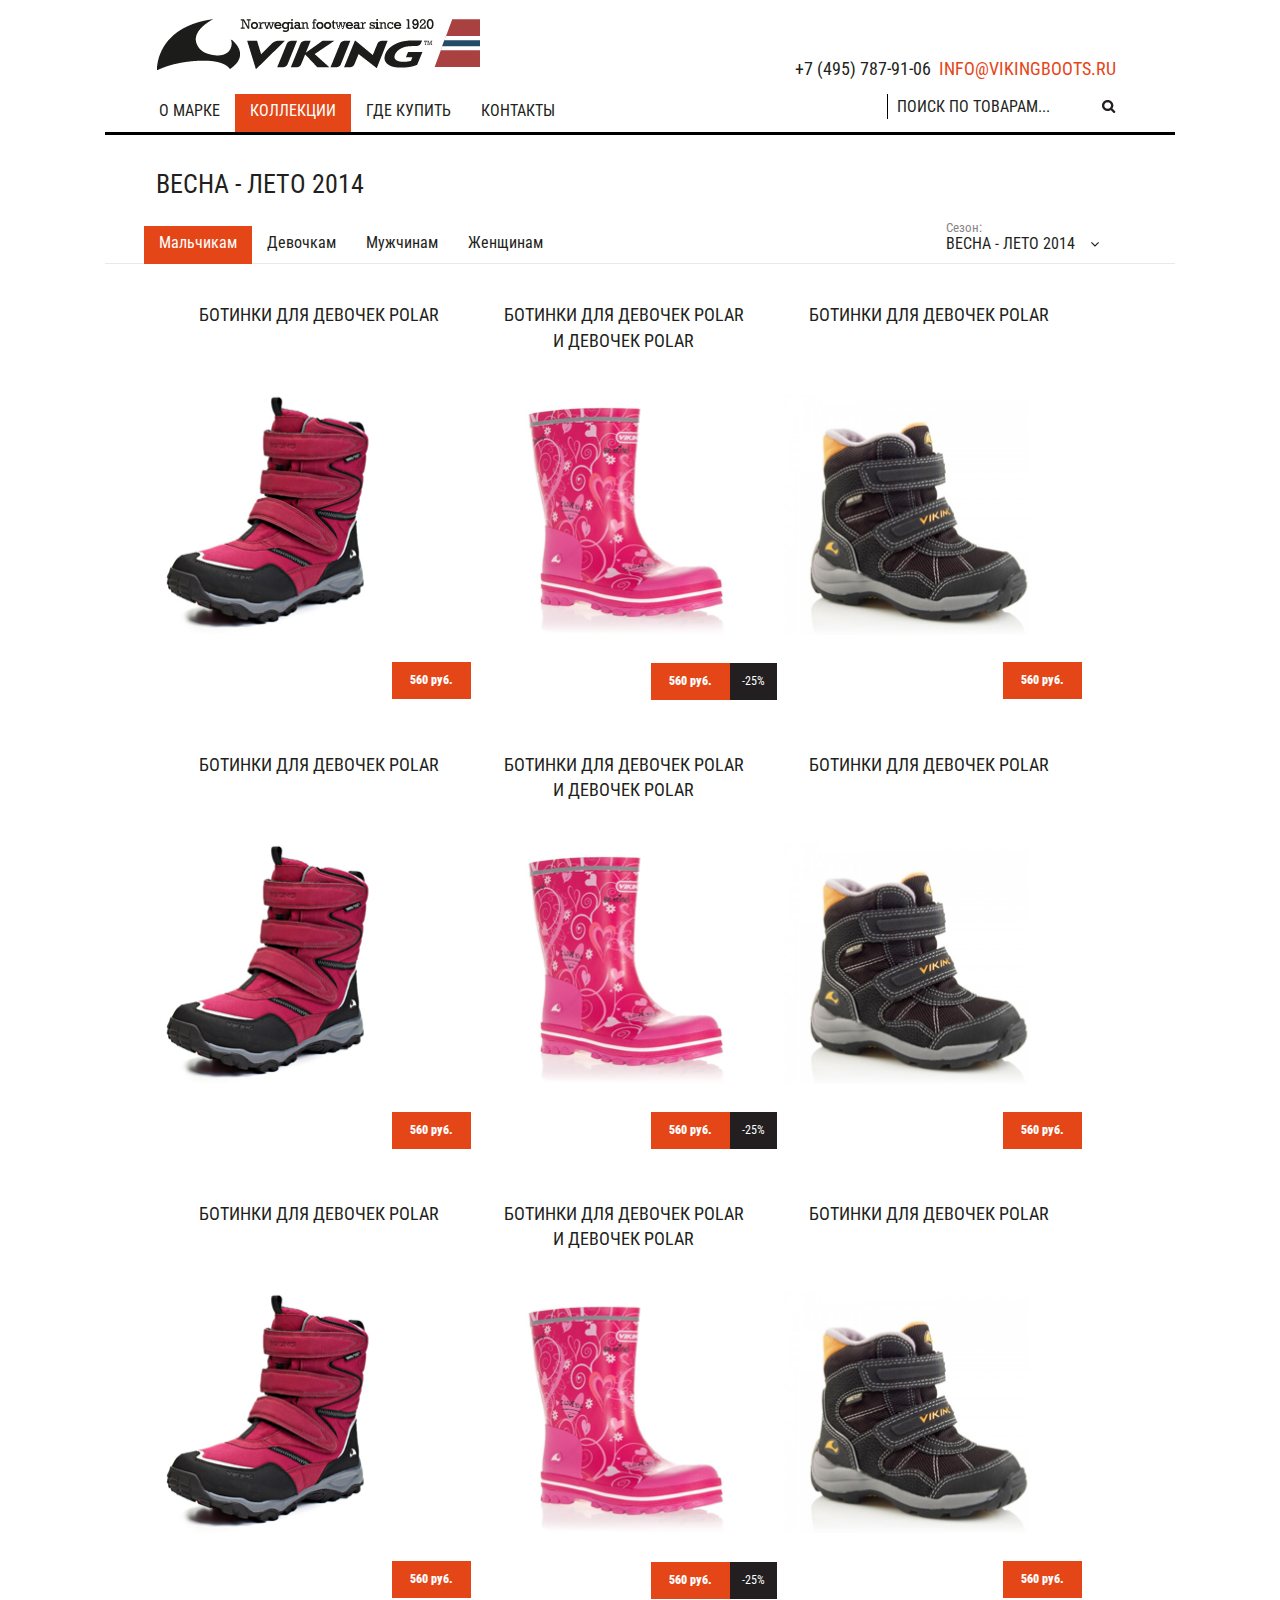
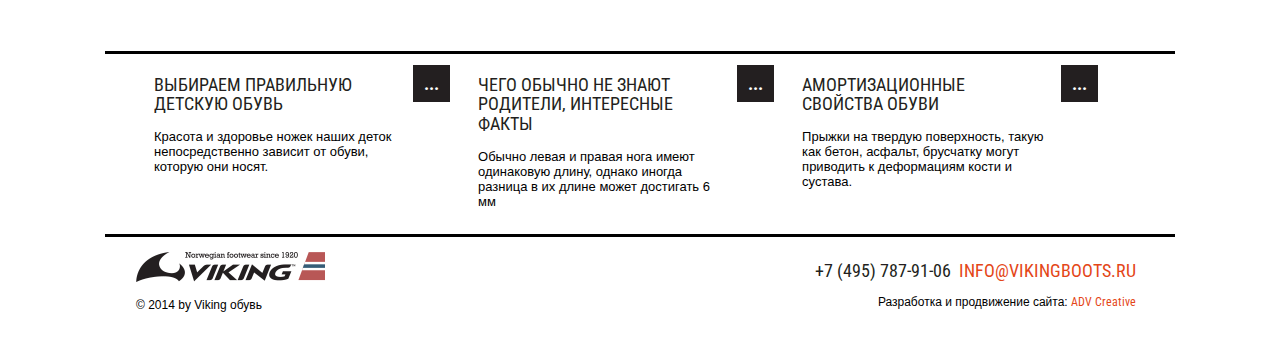
==== commit 04a73455: "loader font" ====
--- a/catalog.html
+++ b/catalog.html
@@ -146,10 +146,95 @@
 	    </div>
 		</div>
 		<!-- END .collection__row -->
+		<div class="insertaftereme"></div>
+		<div class="loading" hidden>Загружаем товары...</div>
+
 
 	</div>
 	<!-- END .collection -->
 
+
+<!-- begin ajax replace!!! neeeds to be from serverside -->
+<div id="ajax-template" hidden><div class="inserted">
+	
+<div class="collection__row">
+	    <div class="collection__item">
+	    	<a href="#" class="collection__block">
+		    	<h3 class="h4">Ботинки для девочек Polar</h3>
+		    	<div class="collection__img"><img src="img/arr14.png" alt=""></div>
+		    	<div class="price">
+		    		<div class="price__value">560 руб.</div>
+		    	</div>
+	    	</a>
+	    	<a href="#" class="collection__block">
+		    	<h3 class="h4">Ботинки для девочек Polar<br>и девочек Polar</h3>
+		    	<div class="collection__img"><img src="img/arr15.png" alt=""></div>
+		    	<div class="price">
+	    		<div class="price__discount">-25%</div>
+		    		<div class="price__value">560 руб.</div>
+		    	</div>
+	    	</a>
+	    	<a href="#" class="collection__block">
+		    	<h3 class="h4">Ботинки для девочек Polar</h3>
+		    	<div class="collection__img"><img src="img/arr16.png" alt=""></div>
+		    	<div class="price">
+		    		<div class="price__value">560 руб.</div>
+		    	</div>
+	    	</a>
+	    </div>
+	    <div class="collection__item">
+	    	<a href="#" class="collection__block">
+		    	<h3 class="h4">Ботинки для девочек Polar</h3>
+		    	<div class="collection__img"><img src="img/arr14.png" alt=""></div>
+		    	<div class="price">
+		    		<div class="price__value">560 руб.</div>
+		    	</div>
+	    	</a>
+	    	<a href="#" class="collection__block">
+		    	<h3 class="h4">Ботинки для девочек Polar<br>и девочек Polar</h3>
+		    	<div class="collection__img"><img src="img/arr15.png" alt=""></div>
+		    	<div class="price">
+	    			<div class="price__discount">-25%</div>
+		    		<div class="price__value">560 руб.</div>
+		    	</div>
+	    	</a>
+	    	<a href="#" class="collection__block">
+		    	<h3 class="h4">Ботинки для девочек Polar</h3>
+		    	<div class="collection__img"><img src="img/arr16.png" alt=""></div>
+		    	<div class="price">
+		    		<div class="price__value">560 руб.</div>
+		    	</div>
+	    	</a>
+	    </div>
+	    <div class="collection__item">
+	    	<a href="#" class="collection__block">
+		    	<h3 class="h4">Ботинки для девочек Polar</h3>
+		    	<div class="collection__img"><img src="img/arr14.png" alt=""></div>
+		    	<div class="price">
+		    		<div class="price__value">560 руб.</div>
+		    	</div>
+	    	</a>
+	    	<a href="#" class="collection__block">
+		    	<h3 class="h4">Ботинки для девочек Polar<br>и девочек Polar</h3>
+		    	<div class="collection__img"><img src="img/arr15.png" alt=""></div>
+		    	<div class="price">
+	    		<div class="price__discount">-25%</div>
+		    		<div class="price__value">560 руб.</div>
+		    	</div>
+	    	</a>
+	    	<a href="#" class="collection__block">
+		    	<h3 class="h4">Ботинки для девочек Polar</h3>
+		    	<div class="collection__img"><img src="img/arr16.png" alt=""></div>
+		    	<div class="price">
+		    		<div class="price__value">560 руб.</div>
+		    	</div>
+	    	</a>
+	    </div>
+		</div>
+
+
+</div></div>
+<!-- end of template -->
 	<!-- BEGIN .article -->
 	<div class="article">
 		<div class="border"></div>
--- a/css/screen.css
+++ b/css/screen.css
@@ -21,7 +21,7 @@
 
 body { font-size: 12px; font-family: Arial, sans-serif; line-height: 1.4; }
 
-.out { margin: 0 15%; padding: 0 39px 0 31px; min-width: 1070px; min-height: 100%; -webkit-box-sizing: border-box; -moz-box-sizing: border-box; box-sizing: border-box; }
+.out { margin: 0 auto; padding: 0 39px 0 31px; min-width: 1070px; width: 70%; min-height: 100%; -webkit-box-sizing: border-box; -moz-box-sizing: border-box; box-sizing: border-box; }
 
 .h1 { font-size: 36px; }
 
@@ -111,6 +111,8 @@
 .mail:hover { text-decoration: underline; }
 
 .header__right, .menu { padding: 0 20px 0 8px; -webkit-box-sizing: border-box; -moz-box-sizing: border-box; box-sizing: border-box; }
+
+.loading { padding: 20px; text-align: center; font-size: 30px; font-family: Helvetica, arial, sans-serif; }
 
 .menu { position: relative; width: 100%; font-size: 0; }
 .menu .border { position: absolute; bottom: -3px; }
